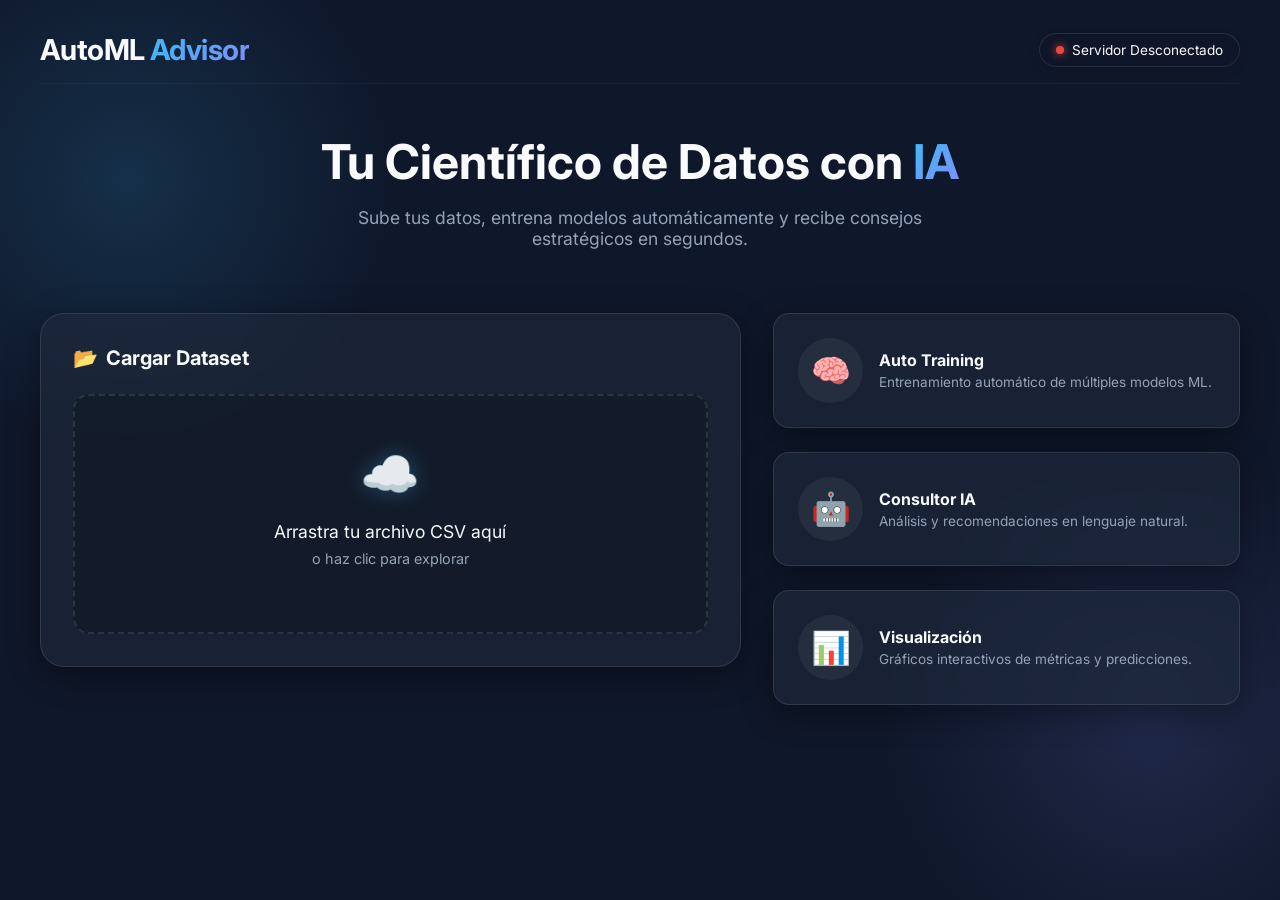
==== frontend/index.html @ a605fa95 "Mejoré el frontend de la página" ====
<!DOCTYPE html>
<html lang="es">

<head>
  <meta charset="UTF-8">
  <meta name="viewport" content="width=device-width, initial-scale=1.0">
  <title>AutoML Advisor</title>
  <link rel="preconnect" href="https://fonts.googleapis.com">
  <link rel="preconnect" href="https://fonts.gstatic.com" crossorigin>
  <link href="https://fonts.googleapis.com/css2?family=Inter:wght@400;500;600;700&display=swap" rel="stylesheet">
  <link rel="stylesheet" href="css/styles.css">
</head>

<body>
  <div class="background-glow"></div>

  <div class="app-container">
    <header class="main-header">
      <div class="logo-container">
        <h1>AutoML <span class="highlight">Advisor</span></h1>
      </div>
      <div id="status-indicator" class="status-badge">
        <span class="status-dot"></span>
        <span id="status-text">Conectando...</span>
      </div>
    </header>

    <main>
      <section class="hero-section">
        <h2>Tu Científico de Datos con <span class="gradient-text">IA</span></h2>
        <p>Sube tus datos, entrena modelos automáticamente y recibe consejos estratégicos en segundos.</p>
      </section>

      <div class="dashboard-grid">
        <!-- Panel Principal: Carga de Archivos -->
        <section class="upload-card glass-panel">
          <h3><span class="icon">📂</span> Cargar Dataset</h3>

          <div id="upload-area" class="upload-area">
            <div class="drop-zone" id="drop-zone">
              <div class="upload-icon">☁️</div>
              <p class="drop-zone__prompt">
                Arrastra tu archivo CSV aquí <br>
                <span class="sub-prompt">o haz clic para explorar</span>
              </p>
              <input type="file" name="myFile" id="file-input" class="drop-zone__input" accept=".csv">
            </div>
            <div id="file-info" class="file-info"></div>
          </div>
        </section>

        <!-- Panel Lateral: Etapas del Proceso -->
        <aside class="features-sidebar">
          <div class="feature-card glass-panel">
            <div class="feature-icon">🧠</div>
            <div class="feature-content">
              <h4>Auto Training</h4>
              <p>Entrenamiento automático de múltiples modelos ML.</p>
            </div>
          </div>

          <div class="feature-card glass-panel">
            <div class="feature-icon">🤖</div>
            <div class="feature-content">
              <h4>Consultor IA</h4>
              <p>Análisis y recomendaciones en lenguaje natural.</p>
            </div>
          </div>

          <div class="feature-card glass-panel">
            <div class="feature-icon">📊</div>
            <div class="feature-content">
              <h4>Visualización</h4>
              <p>Gráficos interactivos de métricas y predicciones.</p>
            </div>
          </div>
        </aside>
      </div>
    </main>
  </div>

  <script src="js/app.js"></script>
</body>

</html>
---- frontend/css/styles.css ----
:root {
  /* Palette */
  --bg-dark: #0f172a;
  --bg-card: rgba(30, 41, 59, 0.7);
  /* Glass effect */
  --primary-glow: #38bdf8;
  --secondary-glow: #818cf8;
  --text-main: #f8fafc;
  --text-muted: #94a3b8;
  --success: #10b981;
  --error: #ef4444;

  /* Gradients */
  --gradient-title: linear-gradient(135deg, #38bdf8 0%, #818cf8 100%);
  --gradient-border: linear-gradient(to right bottom, rgba(56, 189, 248, 0.5), rgba(129, 140, 248, 0.1));

  --font-main: 'Inter', sans-serif;
  --glass-border: 1px solid rgba(255, 255, 255, 0.1);
  --glass-shadow: 0 8px 32px 0 rgba(0, 0, 0, 0.37);
}

body {
  margin: 0;
  padding: 0;
  font-family: var(--font-main);
  background-color: var(--bg-dark);
  color: var(--text-main);
  min-height: 100vh;
  overflow-x: hidden;
  background-image:
    radial-gradient(circle at 10% 20%, rgba(56, 189, 248, 0.15) 0%, transparent 20%),
    radial-gradient(circle at 90% 80%, rgba(129, 140, 248, 0.15) 0%, transparent 20%);
}

.app-container {
  max-width: 1200px;
  margin: 0 auto;
  padding: 2rem;
}

/* Header */
.main-header {
  display: flex;
  justify-content: space-between;
  align-items: center;
  margin-bottom: 3rem;
  padding-bottom: 1rem;
  border-bottom: 1px solid rgba(255, 255, 255, 0.05);
}

h1 {
  font-size: 1.8rem;
  margin: 0;
  font-weight: 700;
  letter-spacing: -0.02em;
}

.highlight {
  background: var(--gradient-title);
  -webkit-background-clip: text;
  background-clip: text;
  -webkit-text-fill-color: transparent;
}

/* Status Badge */
.status-badge {
  display: flex;
  align-items: center;
  gap: 0.5rem;
  padding: 0.5rem 1rem;
  background: rgba(15, 23, 42, 0.6);
  border: var(--glass-border);
  border-radius: 99px;
  font-size: 0.85rem;
  backdrop-filter: blur(4px);
  box-shadow: 0 4px 12px rgba(0, 0, 0, 0.1);
}

.status-dot {
  width: 8px;
  height: 8px;
  border-radius: 50%;
  background-color: var(--error);
  box-shadow: 0 0 8px var(--error);
  transition: all 0.3s ease;
}

.status-online .status-dot {
  background-color: var(--success);
  box-shadow: 0 0 8px var(--success);
}

/* Hero Section */
.hero-section {
  text-align: center;
  margin-bottom: 4rem;
  animation: fadeInDown 0.8s ease-out;
}

.hero-section h2 {
  font-size: 3rem;
  margin-bottom: 1rem;
}

.gradient-text {
  background: var(--gradient-title);
  -webkit-background-clip: text;
  background-clip: text;
  -webkit-text-fill-color: transparent;
}

.hero-section p {
  color: var(--text-muted);
  font-size: 1.1rem;
  max-width: 600px;
  margin: 0 auto;
}

/* Dashboard Grid */
.dashboard-grid {
  display: grid;
  grid-template-columns: 1.5fr 1fr;
  gap: 2rem;
  align-items: start;
}

@media (max-width: 768px) {
  .dashboard-grid {
    grid-template-columns: 1fr;
  }
}

/* Glass Panels */
.glass-panel {
  background: var(--bg-card);
  backdrop-filter: blur(12px);
  -webkit-backdrop-filter: blur(12px);
  border: var(--glass-border);
  border-radius: 1.5rem;
  padding: 2rem;
  box-shadow: var(--glass-shadow);
  transition: transform 0.3s ease, box-shadow 0.3s ease;
}

.glass-panel:hover {
  transform: translateY(-2px);
  box-shadow: 0 12px 40px rgba(0, 0, 0, 0.4);
  border-color: rgba(56, 189, 248, 0.3);
}

/* Upload Area */
.upload-card h3 {
  margin-top: 0;
  display: flex;
  align-items: center;
  gap: 0.5rem;
  font-size: 1.25rem;
  margin-bottom: 1.5rem;
}

.drop-zone {
  border: 2px dashed rgba(255, 255, 255, 0.1);
  border-radius: 1rem;
  padding: 3rem;
  text-align: center;
  cursor: pointer;
  transition: all 0.3s ease;
  background: rgba(0, 0, 0, 0.2);
}

.drop-zone:hover,
.drop-zone.drop-zone--over {
  border-color: var(--primary-glow);
  background: rgba(56, 189, 248, 0.05);
}

.upload-icon {
  font-size: 3rem;
  margin-bottom: 1rem;
  filter: drop-shadow(0 0 10px rgba(56, 189, 248, 0.3));
}

.drop-zone__prompt {
  font-size: 1.1rem;
  color: var(--text-main);
}

.sub-prompt {
  display: block;
  font-size: 0.9rem;
  color: var(--text-muted);
  margin-top: 0.5rem;
}

.drop-zone__input {
  display: none;
}

/* Feature Sidebar */
.features-sidebar {
  display: flex;
  flex-direction: column;
  gap: 1.5rem;
}

.feature-card {
  display: flex;
  align-items: center;
  gap: 1rem;
  padding: 1.5rem;
  border-radius: 1rem;
}

.feature-icon {
  font-size: 2rem;
  background: rgba(255, 255, 255, 0.05);
  padding: 0.8rem;
  border-radius: 50%;
}

.feature-content h4 {
  margin: 0 0 0.25rem 0;
  font-size: 1rem;
}

.feature-content p {
  margin: 0;
  font-size: 0.85rem;
  color: var(--text-muted);
}

/* Animations */
@keyframes fadeInDown {
  from {
    opacity: 0;
    transform: translateY(-20px);
  }

  to {
    opacity: 1;
    transform: translateY(0);
  }
}

.file-info {
  margin-top: 1rem;
  padding: 1rem;
  background: rgba(16, 185, 129, 0.1);
  border: 1px solid rgba(16, 185, 129, 0.2);
  border-radius: 0.5rem;
  color: var(--success);
  display: none;
  /* Only show when file selected */
  animation: fadeInDown 0.3s ease-out;
}
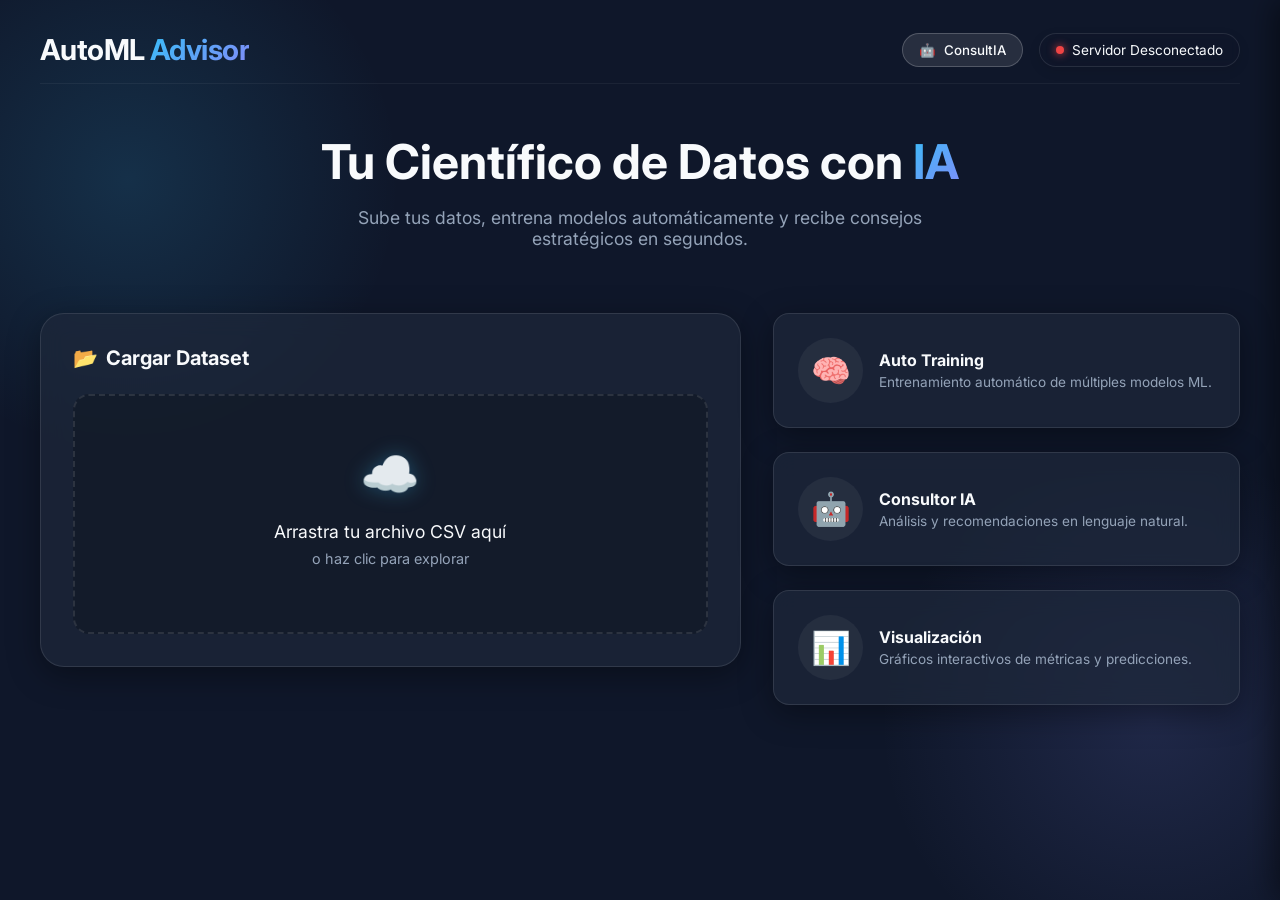
==== commit 09f8033d: "He añadido y actualizado la parte del backend donde se conecta la IA generativa como chatbot" ====
--- a/frontend/index.html
+++ b/frontend/index.html
@@ -19,9 +19,15 @@
       <div class="logo-container">
         <h1>AutoML <span class="highlight">Advisor</span></h1>
       </div>
-      <div id="status-indicator" class="status-badge">
-        <span class="status-dot"></span>
-        <span id="status-text">Conectando...</span>
+
+      <div class="header-actions">
+        <button id="toggle-chat-btn" class="btn-icon" title="Abrir Asistente IA">
+          <span class="icon">🤖</span> ConsultIA
+        </button>
+        <div id="status-indicator" class="status-badge">
+          <span class="status-dot"></span>
+          <span id="status-text">Conectando...</span>
+        </div>
       </div>
     </header>
 
@@ -79,6 +85,33 @@
     </main>
   </div>
 
+  <!-- Chat Sidebar (Estilo Coursera) -->
+  <aside id="chat-sidebar" class="chat-sidebar">
+    <div class="chat-header">
+      <div class="chat-title">
+        <span class="bot-avatar">🤖</span>
+        <div>
+          <h3>ConsultIA</h3>
+          <span class="status-text-online">En línea</span>
+        </div>
+      </div>
+      <button id="close-chat-btn" class="btn-close">×</button>
+    </div>
+
+    <div id="chat-messages" class="chat-messages">
+      <!-- Mensaje de bienvenida -->
+      <div class="message bot-message">
+        ¡Hola! Soy ConsultIA. Estoy aquí para ayudarte a analizar tus datos o resolver dudas sobre la plataforma. ¿En
+        qué puedo ayudarte hoy?
+      </div>
+    </div>
+
+    <div class="chat-input-area">
+      <input type="text" id="chat-input" placeholder="Escribe tu pregunta..." autocomplete="off">
+      <button id="send-btn" class="btn-send">➤</button>
+    </div>
+  </aside>
+
   <script src="js/app.js"></script>
 </body>
 
--- a/frontend/css/styles.css
+++ b/frontend/css/styles.css
@@ -252,4 +252,185 @@
   display: none;
   /* Only show when file selected */
   animation: fadeInDown 0.3s ease-out;
+}
+
+/* Header Actions */
+.header-actions {
+  display: flex;
+  align-items: center;
+  gap: 1rem;
+}
+
+.btn-icon {
+  background: rgba(255, 255, 255, 0.1);
+  border: 1px solid rgba(255, 255, 255, 0.2);
+  color: var(--text-main);
+  padding: 0.5rem 1rem;
+  border-radius: 99px;
+  cursor: pointer;
+  display: flex;
+  align-items: center;
+  gap: 0.5rem;
+  font-family: var(--font-main);
+  font-weight: 500;
+  transition: all 0.2s;
+}
+
+.btn-icon:hover {
+  background: rgba(255, 255, 255, 0.2);
+  transform: translateY(-1px);
+}
+
+/* Chat Sidebar (Coursera Style) */
+.chat-sidebar {
+  position: fixed;
+  top: 0;
+  right: 0;
+  width: 400px;
+  height: 100vh;
+  background: #0f172a;
+  /* Solid dark background for contrast */
+  border-left: 1px solid rgba(255, 255, 255, 0.1);
+  box-shadow: -5px 0 30px rgba(0, 0, 0, 0.5);
+  transform: translateX(100%);
+  /* Hidden by default */
+  transition: transform 0.3s cubic-bezier(0.4, 0, 0.2, 1);
+  display: flex;
+  flex-direction: column;
+  z-index: 1000;
+}
+
+.chat-sidebar.open {
+  transform: translateX(0);
+}
+
+/* Chat Header */
+.chat-header {
+  padding: 1.5rem;
+  background: rgba(30, 41, 59, 0.5);
+  border-bottom: 1px solid rgba(255, 255, 255, 0.05);
+  display: flex;
+  justify-content: space-between;
+  align-items: flex-start;
+}
+
+.chat-title {
+  display: flex;
+  gap: 1rem;
+  align-items: center;
+}
+
+.bot-avatar {
+  font-size: 2rem;
+  background: rgba(56, 189, 248, 0.1);
+  padding: 0.5rem;
+  border-radius: 50%;
+  border: 1px solid rgba(56, 189, 248, 0.3);
+}
+
+.chat-title h3 {
+  margin: 0;
+  font-size: 1.1rem;
+}
+
+.status-text-online {
+  font-size: 0.8rem;
+  color: var(--success);
+  display: block;
+  margin-top: 0.2rem;
+}
+
+.btn-close {
+  background: transparent;
+  border: none;
+  color: var(--text-muted);
+  font-size: 1.5rem;
+  cursor: pointer;
+  line-height: 1;
+}
+
+.btn-close:hover {
+  color: var(--text-main);
+}
+
+/* Messages Area */
+.chat-messages {
+  flex: 1;
+  padding: 1.5rem;
+  overflow-y: auto;
+  display: flex;
+  flex-direction: column;
+  gap: 1rem;
+}
+
+.message {
+  max-width: 85%;
+  padding: 1rem;
+  border-radius: 1rem;
+  font-size: 0.95rem;
+  line-height: 1.5;
+  animation: fadeIn 0.3s ease;
+}
+
+.bot-message {
+  background: rgba(30, 41, 59, 0.8);
+  border: 1px solid rgba(255, 255, 255, 0.05);
+  color: var(--text-main);
+  border-top-left-radius: 0.2rem;
+  align-self: flex-start;
+}
+
+.user-message {
+  background: var(--gradient-title);
+  color: #fff;
+  border-top-right-radius: 0.2rem;
+  align-self: flex-end;
+  box-shadow: 0 4px 15px rgba(56, 189, 248, 0.2);
+}
+
+/* Input Area */
+.chat-input-area {
+  padding: 1.5rem;
+  background: rgba(15, 23, 42, 0.95);
+  border-top: 1px solid rgba(255, 255, 255, 0.05);
+  display: flex;
+  gap: 0.5rem;
+}
+
+#chat-input {
+  flex: 1;
+  background: rgba(255, 255, 255, 0.05);
+  border: 1px solid rgba(255, 255, 255, 0.1);
+  padding: 0.8rem 1rem;
+  border-radius: 0.5rem;
+  color: var(--text-main);
+  font-family: var(--font-main);
+}
+
+#chat-input:focus {
+  outline: none;
+  border-color: var(--primary-glow);
+  background: rgba(255, 255, 255, 0.1);
+}
+
+.btn-send {
+  background: var(--primary-glow);
+  border: none;
+  width: 45px;
+  border-radius: 0.5rem;
+  color: #0f172a;
+  font-size: 1.2rem;
+  cursor: pointer;
+  transition: opacity 0.2s;
+}
+
+.btn-send:hover {
+  opacity: 0.9;
+}
+
+/* Responsive Sidebar */
+@media (max-width: 768px) {
+  .chat-sidebar {
+    width: 100%;
+  }
 }
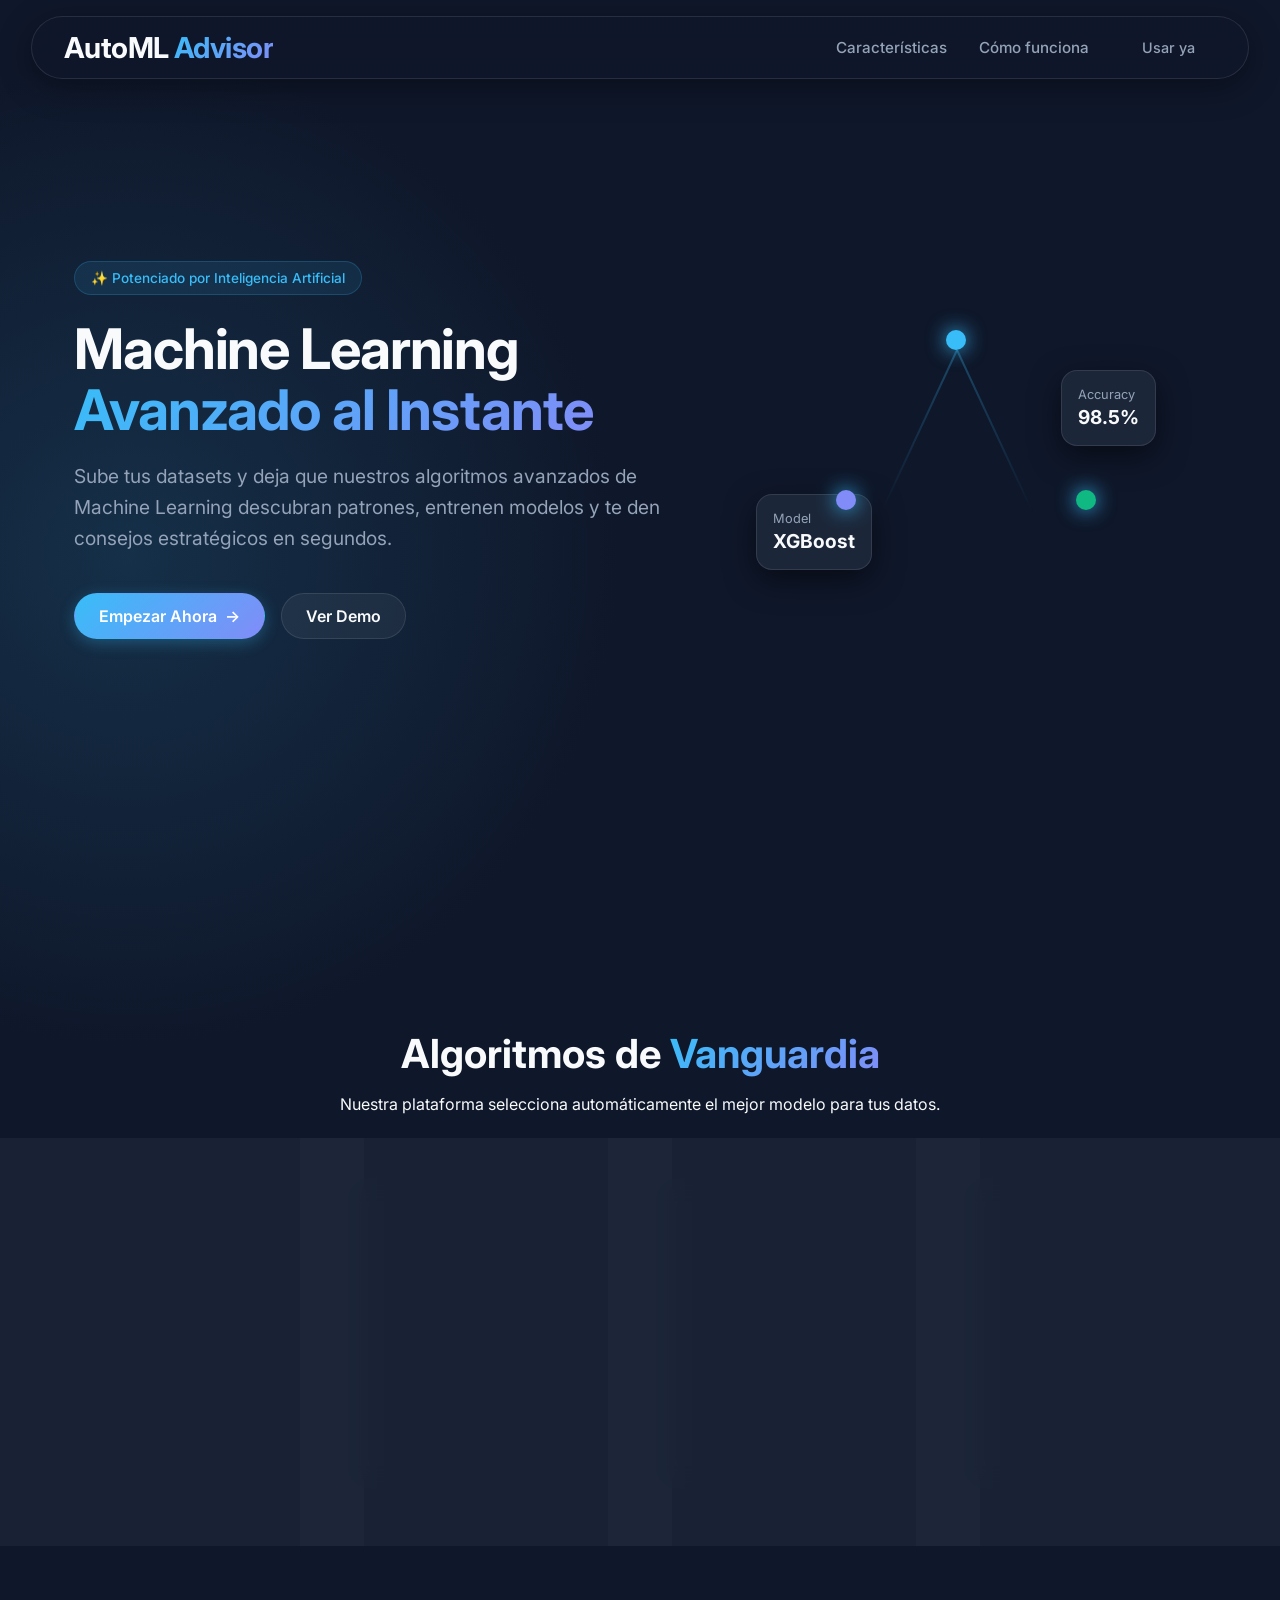
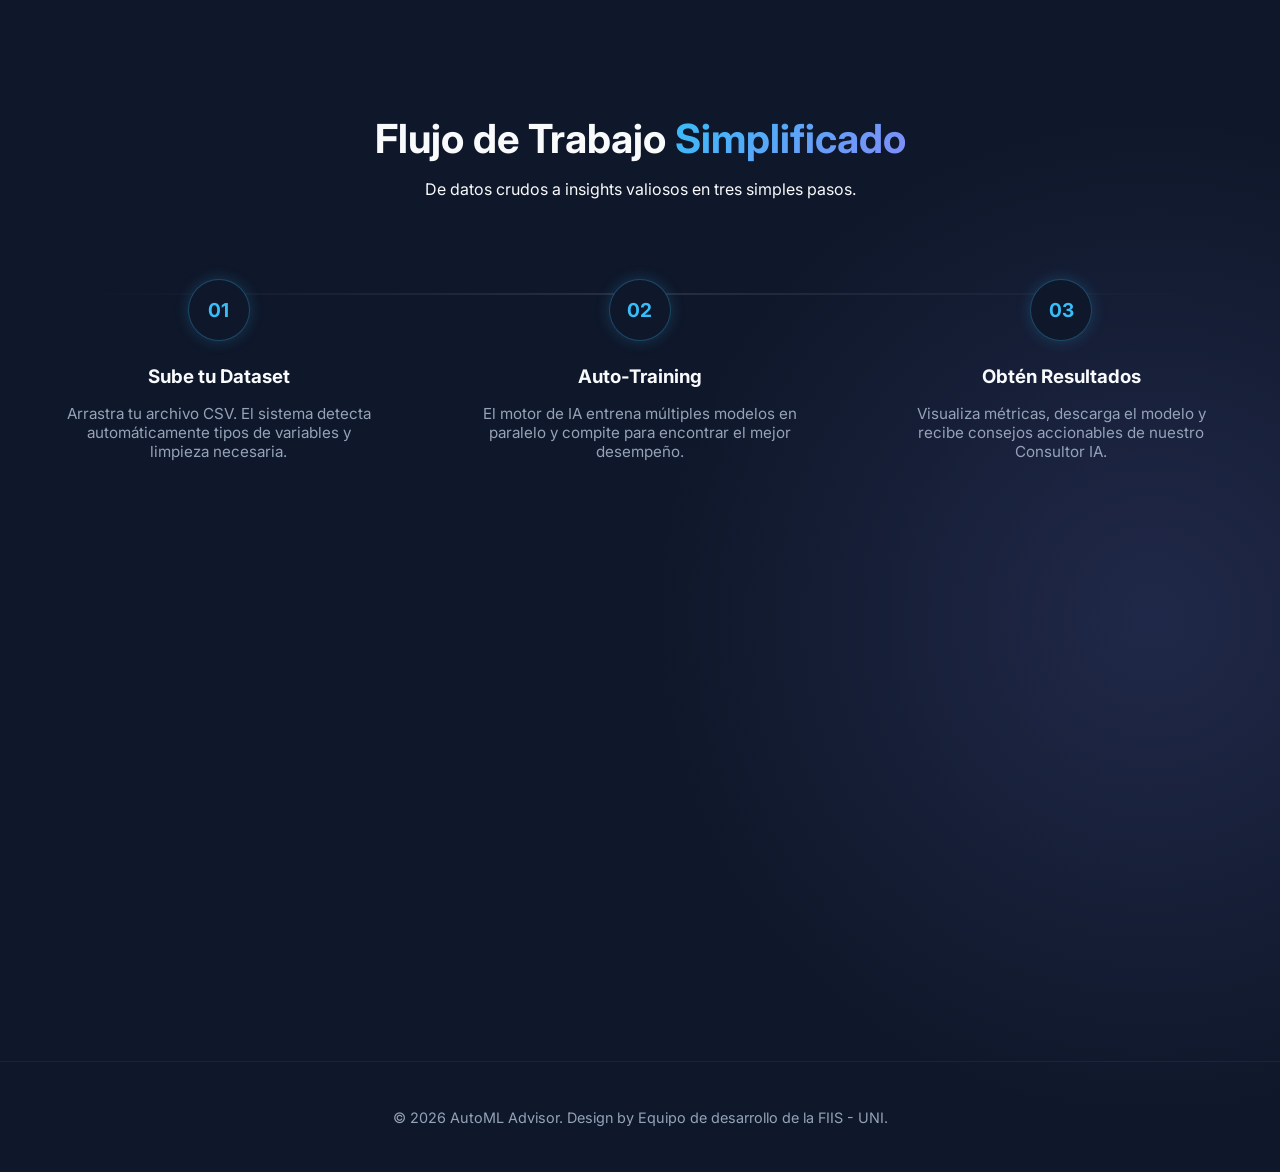
==== commit 19343a1c: "Mejora del frontend" ====
--- a/frontend/index.html
+++ b/frontend/index.html
@@ -4,115 +4,166 @@
 <head>
   <meta charset="UTF-8">
   <meta name="viewport" content="width=device-width, initial-scale=1.0">
-  <title>AutoML Advisor</title>
+  <title>AutoML Advisor - Tu Científico de Datos con IA</title>
   <link rel="preconnect" href="https://fonts.googleapis.com">
   <link rel="preconnect" href="https://fonts.gstatic.com" crossorigin>
-  <link href="https://fonts.googleapis.com/css2?family=Inter:wght@400;500;600;700&display=swap" rel="stylesheet">
+  <link href="https://fonts.googleapis.com/css2?family=Inter:wght@400;500;600;700;800&display=swap" rel="stylesheet">
   <link rel="stylesheet" href="css/styles.css">
+  <style>
+    html {
+      scroll-behavior: smooth;
+    }
+  </style>
 </head>
 
 <body>
   <div class="background-glow"></div>
 
-  <div class="app-container">
-    <header class="main-header">
+  <!-- Navbar -->
+  <nav class="landing-nav glass-panel">
+    <div class="nav-content">
       <div class="logo-container">
         <h1>AutoML <span class="highlight">Advisor</span></h1>
       </div>
+      <div class="nav-links">
+        <a href="#features">Características</a>
+        <a href="#how-it-works">Cómo funciona</a>
+        <a href="app.html" class="cta-button small">Usar ya</a>
+      </div>
+    </div>
+  </nav>
 
-      <div class="header-actions">
-        <button id="toggle-chat-btn" class="btn-icon" title="Abrir Asistente IA">
-          <span class="icon">🤖</span> ConsultIA
-        </button>
-        <div id="status-indicator" class="status-badge">
-          <span class="status-dot"></span>
-          <span id="status-text">Conectando...</span>
+  <!-- Hero Section -->
+  <header class="landing-hero fade-in-section">
+    <div class="hero-content">
+      <span class="hero-badge">✨ Potenciado por Inteligencia Artificial</span>
+      <h1 class="hero-title">Machine Learning <br><span class="gradient-text">Avanzado al Instante</span></h1>
+      <p class="hero-subtitle">
+        Sube tus datasets y deja que nuestros algoritmos avanzados de Machine Learning
+        descubran patrones, entrenen modelos y te den consejos estratégicos en segundos.
+      </p>
+      <div class="hero-actions">
+        <a href="app.html" class="cta-button primary">Empezar Ahora <span class="arrow">→</span></a>
+        <a href="#features" class="cta-button secondary">Ver Demo</a>
+      </div>
+    </div>
+    <div class="hero-visual">
+      <!-- Abstract Visual Representation of ML Nodes -->
+      <div class="ml-visual-container">
+        <div class="node node-1"></div>
+        <div class="node node-2"></div>
+        <div class="node node-3"></div>
+        <div class="connection conn-1"></div>
+        <div class="connection conn-2"></div>
+        <div class="floating-card card-1">
+          <span>Accuracy</span>
+          <strong>98.5%</strong>
+        </div>
+        <div class="floating-card card-2">
+          <span>Model</span>
+          <strong>XGBoost</strong>
         </div>
       </div>
-    </header>
+    </div>
+  </header>
 
-    <main>
-      <section class="hero-section">
-        <h2>Tu Científico de Datos con <span class="gradient-text">IA</span></h2>
-        <p>Sube tus datos, entrena modelos automáticamente y recibe consejos estratégicos en segundos.</p>
-      </section>
-
-      <div class="dashboard-grid">
-        <!-- Panel Principal: Carga de Archivos -->
-        <section class="upload-card glass-panel">
-          <h3><span class="icon">📂</span> Cargar Dataset</h3>
-
-          <div id="upload-area" class="upload-area">
-            <div class="drop-zone" id="drop-zone">
-              <div class="upload-icon">☁️</div>
-              <p class="drop-zone__prompt">
-                Arrastra tu archivo CSV aquí <br>
-                <span class="sub-prompt">o haz clic para explorar</span>
-              </p>
-              <input type="file" name="myFile" id="file-input" class="drop-zone__input" accept=".csv">
-            </div>
-            <div id="file-info" class="file-info"></div>
-          </div>
-        </section>
-
-        <!-- Panel Lateral: Etapas del Proceso -->
-        <aside class="features-sidebar">
-          <div class="feature-card glass-panel">
-            <div class="feature-icon">🧠</div>
-            <div class="feature-content">
-              <h4>Auto Training</h4>
-              <p>Entrenamiento automático de múltiples modelos ML.</p>
-            </div>
-          </div>
-
-          <div class="feature-card glass-panel">
-            <div class="feature-icon">🤖</div>
-            <div class="feature-content">
-              <h4>Consultor IA</h4>
-              <p>Análisis y recomendaciones en lenguaje natural.</p>
-            </div>
-          </div>
-
-          <div class="feature-card glass-panel">
-            <div class="feature-icon">📊</div>
-            <div class="feature-content">
-              <h4>Visualización</h4>
-              <p>Gráficos interactivos de métricas y predicciones.</p>
-            </div>
-          </div>
-        </aside>
-      </div>
-    </main>
-  </div>
-
-  <!-- Chat Sidebar (Estilo Coursera) -->
-  <aside id="chat-sidebar" class="chat-sidebar">
-    <div class="chat-header">
-      <div class="chat-title">
-        <span class="bot-avatar">🤖</span>
-        <div>
-          <h3>ConsultIA</h3>
-          <span class="status-text-online">En línea</span>
-        </div>
-      </div>
-      <button id="close-chat-btn" class="btn-close">×</button>
+  <!-- Features Section -->
+  <section id="features" class="landing-section">
+    <div class="section-header fade-in-section">
+      <h2>Algoritmos de <span class="highlight">Vanguardia</span></h2>
+      <p>Nuestra plataforma selecciona automáticamente el mejor modelo para tus datos.</p>
     </div>
 
-    <div id="chat-messages" class="chat-messages">
-      <!-- Mensaje de bienvenida -->
-      <div class="message bot-message">
-        ¡Hola! Soy ConsultIA. Estoy aquí para ayudarte a analizar tus datos o resolver dudas sobre la plataforma. ¿En
-        qué puedo ayudarte hoy?
+    <div class="features-grid">
+      <div class="feature-box glass-panel fade-in-section delay-100">
+        <div class="icon-box">🌲</div>
+        <h3>Random Forest</h3>
+        <p>Ensemble learning para clasificación y regresión robusta, reduciendo el overfitting.</p>
+      </div>
+
+      <div class="feature-box glass-panel fade-in-section delay-200">
+        <div class="icon-box">🚀</div>
+        <h3>XGBoost & LightGBM</h3>
+        <p>Algoritmos de Gradient Boosting optimizados para máxima velocidad y precisión.</p>
+      </div>
+
+      <div class="feature-box glass-panel fade-in-section delay-300">
+        <div class="icon-box">🕸️</div>
+        <h3>Redes Neuronales</h3>
+        <p>Deep Learning para patrones complejos y predicciones no lineales avanzadas.</p>
+      </div>
+
+      <div class="feature-box glass-panel fade-in-section delay-400">
+        <div class="icon-box">📈</div>
+        <h3>Regresión Avanzada</h3>
+        <p>Modelos lineales y polinomiales con regularización Lasso y Ridge.</p>
       </div>
     </div>
+  </section>
 
-    <div class="chat-input-area">
-      <input type="text" id="chat-input" placeholder="Escribe tu pregunta..." autocomplete="off">
-      <button id="send-btn" class="btn-send">➤</button>
+  <!-- How it Works -->
+  <section id="how-it-works" class="landing-section alt-bg">
+    <div class="section-header fade-in-section">
+      <h2>Flujo de Trabajo <span class="highlight">Simplificado</span></h2>
+      <p>De datos crudos a insights valiosos en tres simples pasos.</p>
     </div>
-  </aside>
 
-  <script src="js/app.js"></script>
+    <div class="steps-container">
+      <div class="step-item fade-in-section">
+        <div class="step-number">01</div>
+        <h3>Sube tu Dataset</h3>
+        <p>Arrastra tu archivo CSV. El sistema detecta automáticamente tipos de variables y limpieza necesaria.</p>
+      </div>
+      <div class="step-connector"></div>
+      <div class="step-item fade-in-section delay-200">
+        <div class="step-number">02</div>
+        <h3>Auto-Training</h3>
+        <p>El motor de IA entrena múltiples modelos en paralelo y compite para encontrar el mejor desempeño.</p>
+      </div>
+      <div class="step-connector"></div>
+      <div class="step-item fade-in-section delay-400">
+        <div class="step-number">03</div>
+        <h3>Obtén Resultados</h3>
+        <p>Visualiza métricas, descarga el modelo y recibe consejos accionables de nuestro Consultor IA.</p>
+      </div>
+    </div>
+  </section>
+
+  <!-- CTA Section Footer -->
+  <section class="final-cta fade-in-section">
+    <div class="cta-content glass-panel">
+      <h2>¿Listo para optimizar tus modelos?</h2>
+      <p>Únete a la revolución del AutoML hoy mismo.</p>
+      <a href="app.html" class="cta-button primary large">Lanzar Aplicación</a>
+    </div>
+  </section>
+
+  <footer class="main-footer">
+    <p>&copy; 2026 AutoML Advisor. Design by Equipo de desarrollo de la FIIS - UNI.</p>
+  </footer>
+
+  <script>
+    document.addEventListener('DOMContentLoaded', () => {
+      const observerOptions = {
+        root: null,
+        rootMargin: '0px',
+        threshold: 0.1
+      };
+
+      const observer = new IntersectionObserver((entries, observer) => {
+        entries.forEach(entry => {
+          if (entry.isIntersecting) {
+            entry.target.classList.add('is-visible');
+            observer.unobserve(entry.target);
+          }
+        });
+      }, observerOptions);
+
+      document.querySelectorAll('.fade-in-section').forEach(section => {
+        observer.observe(section);
+      });
+    });
+  </script>
 </body>
 
 </html>
--- a/frontend/css/styles.css
+++ b/frontend/css/styles.css
@@ -254,183 +254,472 @@
   animation: fadeInDown 0.3s ease-out;
 }
 
-/* Header Actions */
-.header-actions {
-  display: flex;
-  align-items: center;
+/* =========================================
+   LANDING PAGE STYLES
+   ========================================= */
+
+/* Navigation */
+.landing-nav {
+  position: fixed;
+  top: 1rem;
+  left: 50%;
+  transform: translateX(-50%);
+  width: 90%;
+  max-width: 1200px;
+  z-index: 1000;
+  padding: 0.8rem 2rem;
+  border-radius: 99px;
+  background: rgba(15, 23, 42, 0.8);
+  /* Slightly darker for readability */
+}
+
+/* Fix specific conflict with glass-panel hover effect */
+.landing-nav.glass-panel:hover {
+  transform: translateX(-50%);
+  border-color: var(--glass-border);
+  box-shadow: var(--glass-shadow);
+}
+
+.nav-content {
+  display: flex;
+  justify-content: space-between;
+  align-items: center;
+}
+
+.nav-links {
+  display: flex;
+  gap: 2rem;
+  align-items: center;
+}
+
+.nav-links a {
+  color: var(--text-muted);
+  text-decoration: none;
+  font-weight: 500;
+  transition: color 0.3s ease;
+  font-size: 0.95rem;
+}
+
+.nav-links a:hover {
+  color: var(--text-main);
+}
+
+/* Buttons */
+.cta-button {
+  display: inline-flex;
+  align-items: center;
+  justify-content: center;
+  padding: 0.75rem 1.5rem;
+  border-radius: 99px;
+  text-decoration: none;
+  font-weight: 600;
+  transition: all 0.3s ease;
+  cursor: pointer;
+  border: 1px solid transparent;
+}
+
+.cta-button.small {
+  padding: 0.5rem 1.25rem;
+  font-size: 0.9rem;
+}
+
+.cta-button.large {
+  padding: 1rem 2.5rem;
+  font-size: 1.2rem;
+}
+
+.cta-button.primary {
+  background: var(--gradient-title);
+  color: white;
+  box-shadow: 0 4px 15px rgba(56, 189, 248, 0.3);
+}
+
+.cta-button.primary:hover {
+  transform: translateY(-2px);
+  box-shadow: 0 8px 25px rgba(56, 189, 248, 0.5);
+}
+
+.cta-button.secondary {
+  background: rgba(255, 255, 255, 0.05);
+  color: var(--text-main);
+  border: 1px solid rgba(255, 255, 255, 0.1);
+}
+
+.cta-button.secondary:hover {
+  background: rgba(255, 255, 255, 0.1);
+}
+
+.arrow {
+  margin-left: 0.5rem;
+  transition: transform 0.3s ease;
+}
+
+.cta-button:hover .arrow {
+  transform: translateX(4px);
+}
+
+/* Landing Hero */
+.landing-hero {
+  display: flex;
+  align-items: center;
+  /* Center vertically */
+  justify-content: center;
+  padding: 0 2rem;
+  /* Remove top padding, rely on flex centering */
+  min-height: 100vh;
+  /* Full viewport height */
+  max-width: 1200px;
+  margin: 0 auto;
+  gap: 2rem;
+  position: relative;
+  /* Ensure z-index works if needed */
+}
+
+.hero-content {
+  flex: 1;
+  max-width: 600px;
+  padding-top: 0;
+}
+
+.hero-badge {
+  display: inline-block;
+  padding: 0.5rem 1rem;
+  background: rgba(56, 189, 248, 0.1);
+  border: 1px solid rgba(56, 189, 248, 0.2);
+  color: var(--primary-glow);
+  border-radius: 99px;
+  font-size: 0.85rem;
+  margin-bottom: 1.5rem;
+  font-weight: 500;
+}
+
+.hero-title {
+  font-size: 3.5rem;
+  line-height: 1.1;
+  margin-bottom: 1rem;
+}
+
+.hero-subtitle {
+  font-size: 1.2rem;
+  color: var(--text-muted);
+  line-height: 1.6;
+  margin-bottom: 2.5rem;
+}
+
+.hero-actions {
+  display: flex;
   gap: 1rem;
 }
 
-.btn-icon {
-  background: rgba(255, 255, 255, 0.1);
-  border: 1px solid rgba(255, 255, 255, 0.2);
-  color: var(--text-main);
-  padding: 0.5rem 1rem;
-  border-radius: 99px;
-  cursor: pointer;
-  display: flex;
-  align-items: center;
-  gap: 0.5rem;
-  font-family: var(--font-main);
-  font-weight: 500;
-  transition: all 0.2s;
-}
-
-.btn-icon:hover {
-  background: rgba(255, 255, 255, 0.2);
-  transform: translateY(-1px);
-}
-
-/* Chat Sidebar (Coursera Style) */
-.chat-sidebar {
-  position: fixed;
-  top: 0;
+/* Hero Visual (Abstract) */
+.hero-visual {
+  flex: 1;
+  display: flex;
+  justify-content: center;
+  position: relative;
+  /* Make sure it doesn't overflow or push layout too weirdly */
+  max-width: 500px;
+}
+
+.ml-visual-container {
+  width: 400px;
+  height: 400px;
+  position: relative;
+}
+
+.node {
+  position: absolute;
+  width: 20px;
+  height: 20px;
+  background: var(--text-main);
+  border-radius: 50%;
+  box-shadow: 0 0 20px var(--primary-glow);
+  z-index: 2;
+}
+
+.node-1 {
+  top: 20%;
+  left: 50%;
+  transform: translateX(-50%);
+  background: var(--primary-glow);
+}
+
+.node-2 {
+  top: 60%;
+  left: 20%;
+  background: var(--secondary-glow);
+}
+
+.node-3 {
+  top: 60%;
+  left: 80%;
+  background: var(--success);
+}
+
+.connection {
+  position: absolute;
+  background: linear-gradient(to bottom, var(--primary-glow), transparent);
+  width: 2px;
+  transform-origin: top center;
+  opacity: 0.3;
+}
+
+.conn-1 {
+  height: 180px;
+  top: 25%;
+  left: 50%;
+  transform: rotate(25deg);
+}
+
+.conn-2 {
+  height: 180px;
+  top: 25%;
+  left: 50%;
+  transform: rotate(-25deg);
+}
+
+/* Floating Cards Animation */
+.floating-card {
+  position: absolute;
+  background: rgba(30, 41, 59, 0.9);
+  backdrop-filter: blur(10px);
+  padding: 1rem;
+  border-radius: 1rem;
+  border: var(--glass-border);
+  box-shadow: 0 10px 30px rgba(0, 0, 0, 0.5);
+  animation: float 6s ease-in-out infinite;
+  display: flex;
+  flex-direction: column;
+}
+
+.floating-card span {
+  font-size: 0.8rem;
+  color: var(--text-muted);
+}
+
+.floating-card strong {
+  font-size: 1.2rem;
+  margin-top: 0.2rem;
+}
+
+.card-1 {
+  top: 30%;
   right: 0;
-  width: 400px;
-  height: 100vh;
-  background: #0f172a;
-  /* Solid dark background for contrast */
-  border-left: 1px solid rgba(255, 255, 255, 0.1);
-  box-shadow: -5px 0 30px rgba(0, 0, 0, 0.5);
-  transform: translateX(100%);
-  /* Hidden by default */
-  transition: transform 0.3s cubic-bezier(0.4, 0, 0.2, 1);
-  display: flex;
-  flex-direction: column;
-  z-index: 1000;
-}
-
-.chat-sidebar.open {
-  transform: translateX(0);
-}
-
-/* Chat Header */
-.chat-header {
-  padding: 1.5rem;
-  background: rgba(30, 41, 59, 0.5);
-  border-bottom: 1px solid rgba(255, 255, 255, 0.05);
+  animation-delay: 0s;
+}
+
+.card-2 {
+  bottom: 20%;
+  left: 0;
+  animation-delay: 3s;
+}
+
+@keyframes float {
+
+  0%,
+  100% {
+    transform: translateY(0);
+  }
+
+  50% {
+    transform: translateY(-20px);
+  }
+}
+
+/* Generic Sections */
+.landing-section {
+  padding: 6rem 2rem;
+  max-width: 1200px;
+  margin: 0 auto;
+}
+
+.section-header {
+  text-align: center;
+  margin-bottom: 4rem;
+  max-width: 700px;
+  margin-left: auto;
+  margin-right: auto;
+}
+
+.section-header h2 {
+  font-size: 2.5rem;
+  margin-bottom: 1rem;
+}
+
+/* Features Grid */
+.features-grid {
+  display: grid;
+  grid-template-columns: repeat(auto-fit, minmax(250px, 1fr));
+  gap: 2rem;
+}
+
+.feature-box {
+  padding: 2rem;
+  transition: transform 0.3s ease, border-color 0.3s ease;
+}
+
+.feature-box:hover {
+  transform: translateY(-5px);
+  border-color: rgba(56, 189, 248, 0.5);
+}
+
+.icon-box {
+  font-size: 3rem;
+  margin-bottom: 1.5rem;
+}
+
+.feature-box h3 {
+  margin-bottom: 1rem;
+  font-size: 1.3rem;
+}
+
+/* How It Works Steps */
+.steps-container {
   display: flex;
   justify-content: space-between;
   align-items: flex-start;
-}
-
-.chat-title {
-  display: flex;
-  gap: 1rem;
-  align-items: center;
-}
-
-.bot-avatar {
-  font-size: 2rem;
-  background: rgba(56, 189, 248, 0.1);
-  padding: 0.5rem;
+  position: relative;
+  gap: 2rem;
+}
+
+/* Connector Line Background */
+.steps-container::before {
+  content: '';
+  position: absolute;
+  top: 30px;
+  /* Adjust based on visuals */
+  left: 50px;
+  right: 50px;
+  height: 2px;
+  background: linear-gradient(90deg, transparent, rgba(255, 255, 255, 0.1) 50%, transparent);
+  z-index: 0;
+}
+
+.step-item {
+  flex: 1;
+  text-align: center;
+  position: relative;
+  z-index: 1;
+  padding: 1rem;
+}
+
+.step-number {
+  width: 60px;
+  height: 60px;
+  background: var(--bg-dark);
+  border: 1px solid rgba(56, 189, 248, 0.3);
   border-radius: 50%;
-  border: 1px solid rgba(56, 189, 248, 0.3);
-}
-
-.chat-title h3 {
-  margin: 0;
-  font-size: 1.1rem;
-}
-
-.status-text-online {
-  font-size: 0.8rem;
-  color: var(--success);
-  display: block;
-  margin-top: 0.2rem;
-}
-
-.btn-close {
-  background: transparent;
-  border: none;
-  color: var(--text-muted);
-  font-size: 1.5rem;
-  cursor: pointer;
-  line-height: 1;
-}
-
-.btn-close:hover {
-  color: var(--text-main);
-}
-
-/* Messages Area */
-.chat-messages {
-  flex: 1;
-  padding: 1.5rem;
-  overflow-y: auto;
-  display: flex;
-  flex-direction: column;
-  gap: 1rem;
-}
-
-.message {
-  max-width: 85%;
-  padding: 1rem;
-  border-radius: 1rem;
+  display: flex;
+  align-items: center;
+  justify-content: center;
+  font-size: 1.2rem;
+  font-weight: 700;
+  color: var(--primary-glow);
+  margin: 0 auto 1.5rem;
+  box-shadow: 0 0 15px rgba(56, 189, 248, 0.2);
+}
+
+.step-item h3 {
+  margin-bottom: 0.8rem;
+}
+
+.step-item p {
   font-size: 0.95rem;
-  line-height: 1.5;
-  animation: fadeIn 0.3s ease;
-}
-
-.bot-message {
-  background: rgba(30, 41, 59, 0.8);
-  border: 1px solid rgba(255, 255, 255, 0.05);
-  color: var(--text-main);
-  border-top-left-radius: 0.2rem;
-  align-self: flex-start;
-}
-
-.user-message {
-  background: var(--gradient-title);
-  color: #fff;
-  border-top-right-radius: 0.2rem;
-  align-self: flex-end;
-  box-shadow: 0 4px 15px rgba(56, 189, 248, 0.2);
-}
-
-/* Input Area */
-.chat-input-area {
-  padding: 1.5rem;
-  background: rgba(15, 23, 42, 0.95);
+  color: var(--text-muted);
+}
+
+/* Final CTA */
+.final-cta {
+  text-align: center;
+  padding: 4rem 2rem;
+}
+
+.cta-content {
+  max-width: 800px;
+  margin: 0 auto;
+  text-align: center;
+  padding: 4rem;
+  border: 1px solid rgba(129, 140, 248, 0.3);
+  background: radial-gradient(circle at center, rgba(30, 41, 59, 0.8) 0%, rgba(15, 23, 42, 0.9) 100%);
+}
+
+.cta-content h2 {
+  font-size: 2.5rem;
+  margin-bottom: 1rem;
+}
+
+.cta-content p {
+  color: var(--text-muted);
+  margin-bottom: 2rem;
+  font-size: 1.2rem;
+}
+
+/* Footer */
+.main-footer {
+  text-align: center;
+  padding: 2rem;
   border-top: 1px solid rgba(255, 255, 255, 0.05);
-  display: flex;
-  gap: 0.5rem;
-}
-
-#chat-input {
-  flex: 1;
-  background: rgba(255, 255, 255, 0.05);
-  border: 1px solid rgba(255, 255, 255, 0.1);
-  padding: 0.8rem 1rem;
-  border-radius: 0.5rem;
-  color: var(--text-main);
-  font-family: var(--font-main);
-}
-
-#chat-input:focus {
-  outline: none;
-  border-color: var(--primary-glow);
-  background: rgba(255, 255, 255, 0.1);
-}
-
-.btn-send {
-  background: var(--primary-glow);
-  border: none;
-  width: 45px;
-  border-radius: 0.5rem;
-  color: #0f172a;
-  font-size: 1.2rem;
-  cursor: pointer;
-  transition: opacity 0.2s;
-}
-
-.btn-send:hover {
-  opacity: 0.9;
-}
-
-/* Responsive Sidebar */
+  color: var(--text-muted);
+  font-size: 0.9rem;
+}
+
+/* Scroll Animations */
+.fade-in-section {
+  opacity: 0;
+  transform: translateY(20px);
+  transition: opacity 0.6s ease-out, transform 0.6s ease-out;
+  will-change: opacity, visibility;
+}
+
+.fade-in-section.is-visible {
+  opacity: 1;
+  transform: none;
+}
+
+.delay-100 {
+  transition-delay: 0.1s;
+}
+
+.delay-200 {
+  transition-delay: 0.2s;
+}
+
+.delay-300 {
+  transition-delay: 0.3s;
+}
+
+.delay-400 {
+  transition-delay: 0.4s;
+}
+
+/* Responsive adjustments */
 @media (max-width: 768px) {
-  .chat-sidebar {
-    width: 100%;
+  .landing-hero {
+    flex-direction: column;
+    text-align: center;
+    padding-top: 8rem;
+  }
+
+  .hero-actions {
+    justify-content: center;
+  }
+
+  .nav-links {
+    display: none;
+    /* Simplify for now or use a hamburger menu if requested, but for now simple */
+  }
+
+  .steps-container {
+    flex-direction: column;
+  }
+
+  .steps-container::before {
+    display: none;
+  }
+
+  .ml-visual-container {
+    width: 300px;
+    height: 300px;
+    margin-top: 2rem;
   }
 }
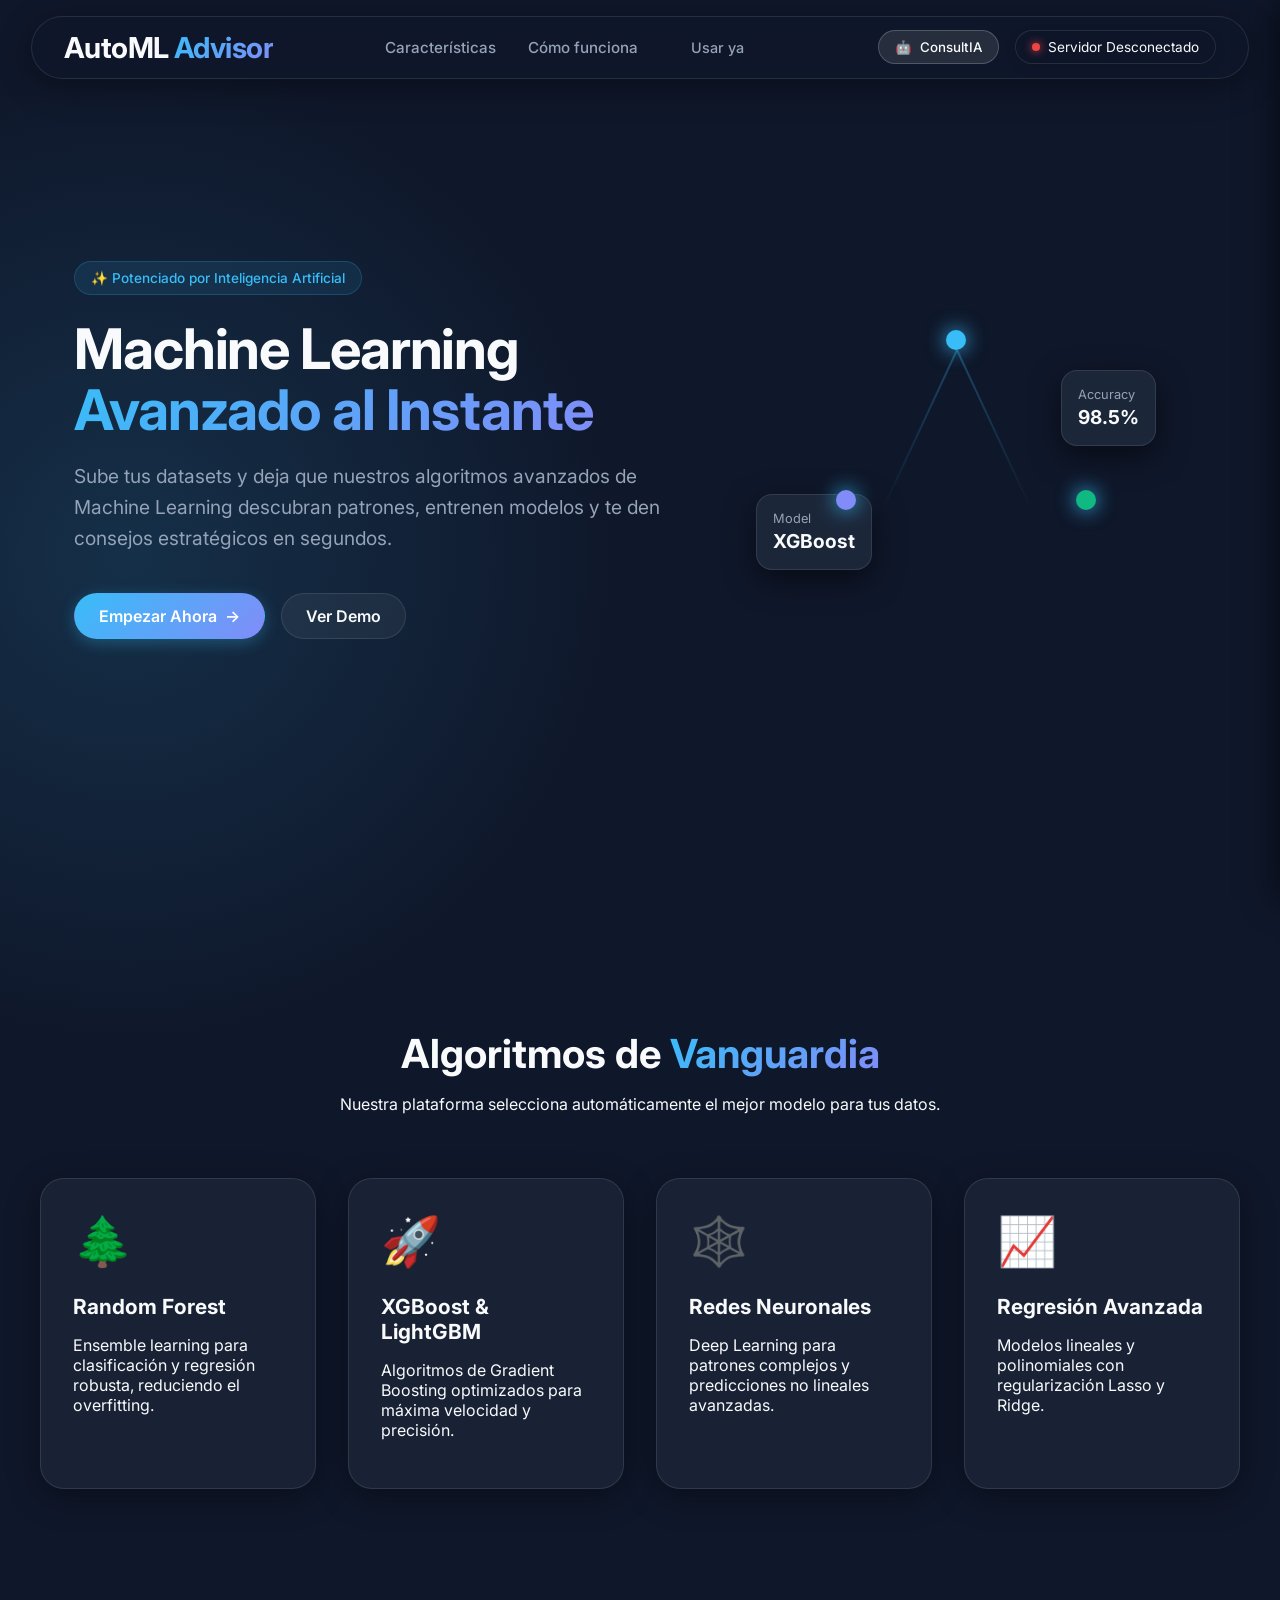
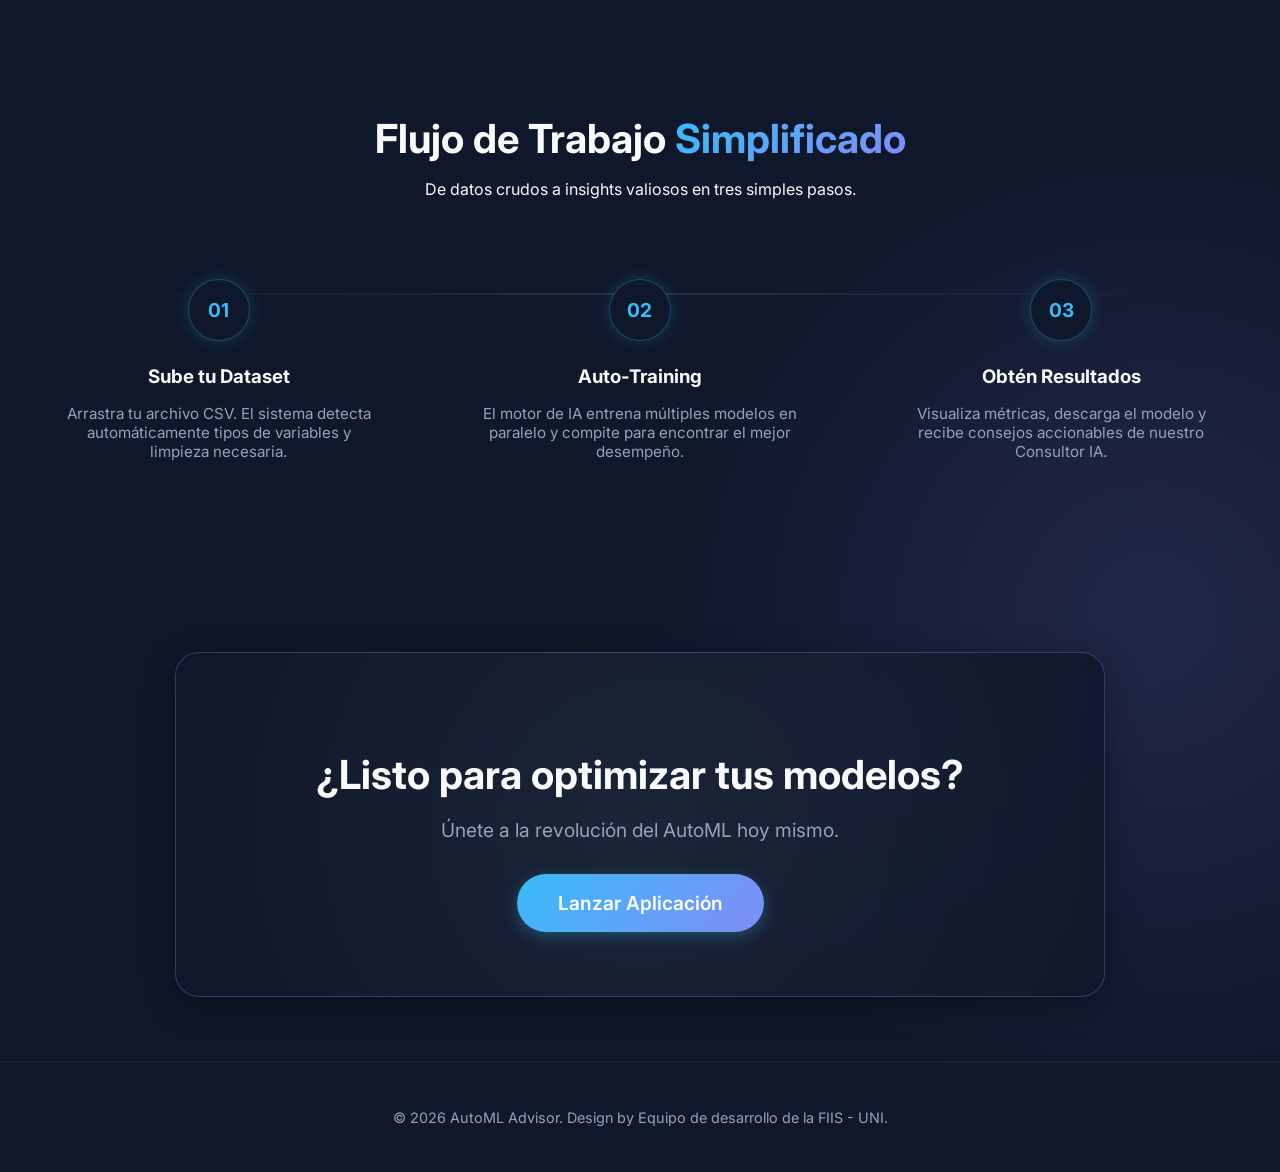
==== commit 9c0b7a38: "Merge branch 'main' - Resolved conflicts merging landing page with new Chatbot features" ====
--- a/frontend/index.html
+++ b/frontend/index.html
@@ -25,10 +25,21 @@
       <div class="logo-container">
         <h1>AutoML <span class="highlight">Advisor</span></h1>
       </div>
+
       <div class="nav-links">
         <a href="#features">Características</a>
         <a href="#how-it-works">Cómo funciona</a>
         <a href="app.html" class="cta-button small">Usar ya</a>
+      </div>
+
+      <div class="header-actions">
+        <button id="toggle-chat-btn" class="btn-icon" title="Abrir Asistente IA">
+          <span class="icon">🤖</span> ConsultIA
+        </button>
+        <div id="status-indicator" class="status-badge">
+          <span class="status-dot"></span>
+          <span id="status-text">Conectando...</span>
+        </div>
       </div>
     </div>
   </nav>
@@ -142,6 +153,34 @@
     <p>&copy; 2026 AutoML Advisor. Design by Equipo de desarrollo de la FIIS - UNI.</p>
   </footer>
 
+  <!-- Chat Sidebar -->
+  <aside id="chat-sidebar" class="chat-sidebar">
+    <div class="chat-header">
+      <div class="chat-title">
+        <span class="bot-avatar">🤖</span>
+        <div>
+          <h3>ConsultIA</h3>
+          <span class="status-text-online">En línea</span>
+        </div>
+      </div>
+      <button id="close-chat-btn" class="btn-close">×</button>
+    </div>
+
+    <div id="chat-messages" class="chat-messages">
+      <!-- Mensaje de bienvenida -->
+      <div class="message bot-message">
+        ¡Hola! Soy ConsultIA. Estoy aquí para ayudarte a analizar tus datos o resolver dudas sobre la plataforma. ¿En
+        qué puedo ayudarte hoy?
+      </div>
+    </div>
+
+    <div class="chat-input-area">
+      <input type="text" id="chat-input" placeholder="Escribe tu pregunta..." autocomplete="off">
+      <button id="send-btn" class="btn-send">➤</button>
+    </div>
+  </aside>
+
+  <script src="js/app.js"></script>
   <script>
     document.addEventListener('DOMContentLoaded', () => {
       const observerOptions = {
--- a/frontend/css/styles.css
+++ b/frontend/css/styles.css
@@ -38,7 +38,7 @@
   padding: 2rem;
 }
 
-/* Header */
+/* Header (for app.html) */
 .main-header {
   display: flex;
   justify-content: space-between;
@@ -90,7 +90,7 @@
   box-shadow: 0 0 8px var(--success);
 }
 
-/* Hero Section */
+/* Original App Hero (for legacy) */
 .hero-section {
   text-align: center;
   margin-bottom: 4rem;
@@ -250,7 +250,6 @@
   border-radius: 0.5rem;
   color: var(--success);
   display: none;
-  /* Only show when file selected */
   animation: fadeInDown 0.3s ease-out;
 }
 
@@ -270,10 +269,8 @@
   padding: 0.8rem 2rem;
   border-radius: 99px;
   background: rgba(15, 23, 42, 0.8);
-  /* Slightly darker for readability */
-}
-
-/* Fix specific conflict with glass-panel hover effect */
+}
+
 .landing-nav.glass-panel:hover {
   transform: translateX(-50%);
   border-color: var(--glass-border);
@@ -362,17 +359,13 @@
 .landing-hero {
   display: flex;
   align-items: center;
-  /* Center vertically */
   justify-content: center;
   padding: 0 2rem;
-  /* Remove top padding, rely on flex centering */
   min-height: 100vh;
-  /* Full viewport height */
   max-width: 1200px;
   margin: 0 auto;
   gap: 2rem;
   position: relative;
-  /* Ensure z-index works if needed */
 }
 
 .hero-content {
@@ -417,7 +410,6 @@
   display: flex;
   justify-content: center;
   position: relative;
-  /* Make sure it doesn't overflow or push layout too weirdly */
   max-width: 500px;
 }
 
@@ -582,12 +574,10 @@
   gap: 2rem;
 }
 
-/* Connector Line Background */
 .steps-container::before {
   content: '';
   position: absolute;
   top: 30px;
-  /* Adjust based on visuals */
   left: 50px;
   right: 50px;
   height: 2px;
@@ -706,7 +696,6 @@
 
   .nav-links {
     display: none;
-    /* Simplify for now or use a hamburger menu if requested, but for now simple */
   }
 
   .steps-container {
@@ -722,4 +711,184 @@
     height: 300px;
     margin-top: 2rem;
   }
+}
+
+/* =========================================
+   CHATBOT STYLES (Merged)
+   ========================================= */
+
+/* Header Actions */
+.header-actions {
+  display: flex;
+  align-items: center;
+  gap: 1rem;
+}
+
+.btn-icon {
+  background: rgba(255, 255, 255, 0.1);
+  border: 1px solid rgba(255, 255, 255, 0.2);
+  color: var(--text-main);
+  padding: 0.5rem 1rem;
+  border-radius: 99px;
+  cursor: pointer;
+  display: flex;
+  align-items: center;
+  gap: 0.5rem;
+  font-family: var(--font-main);
+  font-weight: 500;
+  transition: all 0.2s;
+}
+
+.btn-icon:hover {
+  background: rgba(255, 255, 255, 0.2);
+  transform: translateY(-1px);
+}
+
+/* Chat Sidebar (Coursera Style) */
+.chat-sidebar {
+  position: fixed;
+  top: 0;
+  right: 0;
+  width: 400px;
+  height: 100vh;
+  background: #0f172a;
+  border-left: 1px solid rgba(255, 255, 255, 0.1);
+  box-shadow: -5px 0 30px rgba(0, 0, 0, 0.5);
+  transform: translateX(100%);
+  transition: transform 0.3s cubic-bezier(0.4, 0, 0.2, 1);
+  display: flex;
+  flex-direction: column;
+  z-index: 2000;
+  /* Higher than navbar */
+}
+
+.chat-sidebar.open {
+  transform: translateX(0);
+}
+
+.chat-header {
+  padding: 1.5rem;
+  background: rgba(30, 41, 59, 0.5);
+  border-bottom: 1px solid rgba(255, 255, 255, 0.05);
+  display: flex;
+  justify-content: space-between;
+  align-items: flex-start;
+}
+
+.chat-title {
+  display: flex;
+  gap: 1rem;
+  align-items: center;
+}
+
+.bot-avatar {
+  font-size: 2rem;
+  background: rgba(56, 189, 248, 0.1);
+  padding: 0.5rem;
+  border-radius: 50%;
+  border: 1px solid rgba(56, 189, 248, 0.3);
+}
+
+.chat-title h3 {
+  margin: 0;
+  font-size: 1.1rem;
+}
+
+.status-text-online {
+  font-size: 0.8rem;
+  color: var(--success);
+  display: block;
+  margin-top: 0.2rem;
+}
+
+.btn-close {
+  background: transparent;
+  border: none;
+  color: var(--text-muted);
+  font-size: 1.5rem;
+  cursor: pointer;
+  line-height: 1;
+}
+
+.btn-close:hover {
+  color: var(--text-main);
+}
+
+.chat-messages {
+  flex: 1;
+  padding: 1.5rem;
+  overflow-y: auto;
+  display: flex;
+  flex-direction: column;
+  gap: 1rem;
+}
+
+.message {
+  max-width: 85%;
+  padding: 1rem;
+  border-radius: 1rem;
+  font-size: 0.95rem;
+  line-height: 1.5;
+  animation: fadeIn 0.3s ease;
+}
+
+.bot-message {
+  background: rgba(30, 41, 59, 0.8);
+  border: 1px solid rgba(255, 255, 255, 0.05);
+  color: var(--text-main);
+  border-top-left-radius: 0.2rem;
+  align-self: flex-start;
+}
+
+.user-message {
+  background: var(--gradient-title);
+  color: #fff;
+  border-top-right-radius: 0.2rem;
+  align-self: flex-end;
+  box-shadow: 0 4px 15px rgba(56, 189, 248, 0.2);
+}
+
+.chat-input-area {
+  padding: 1.5rem;
+  background: rgba(15, 23, 42, 0.95);
+  border-top: 1px solid rgba(255, 255, 255, 0.05);
+  display: flex;
+  gap: 0.5rem;
+}
+
+#chat-input {
+  flex: 1;
+  background: rgba(255, 255, 255, 0.05);
+  border: 1px solid rgba(255, 255, 255, 0.1);
+  padding: 0.8rem 1rem;
+  border-radius: 0.5rem;
+  color: var(--text-main);
+  font-family: var(--font-main);
+}
+
+#chat-input:focus {
+  outline: none;
+  border-color: var(--primary-glow);
+  background: rgba(255, 255, 255, 0.1);
+}
+
+.btn-send {
+  background: var(--primary-glow);
+  border: none;
+  width: 45px;
+  border-radius: 0.5rem;
+  color: #0f172a;
+  font-size: 1.2rem;
+  cursor: pointer;
+  transition: opacity 0.2s;
+}
+
+.btn-send:hover {
+  opacity: 0.9;
+}
+
+@media (max-width: 768px) {
+  .chat-sidebar {
+    width: 100%;
+  }
 }
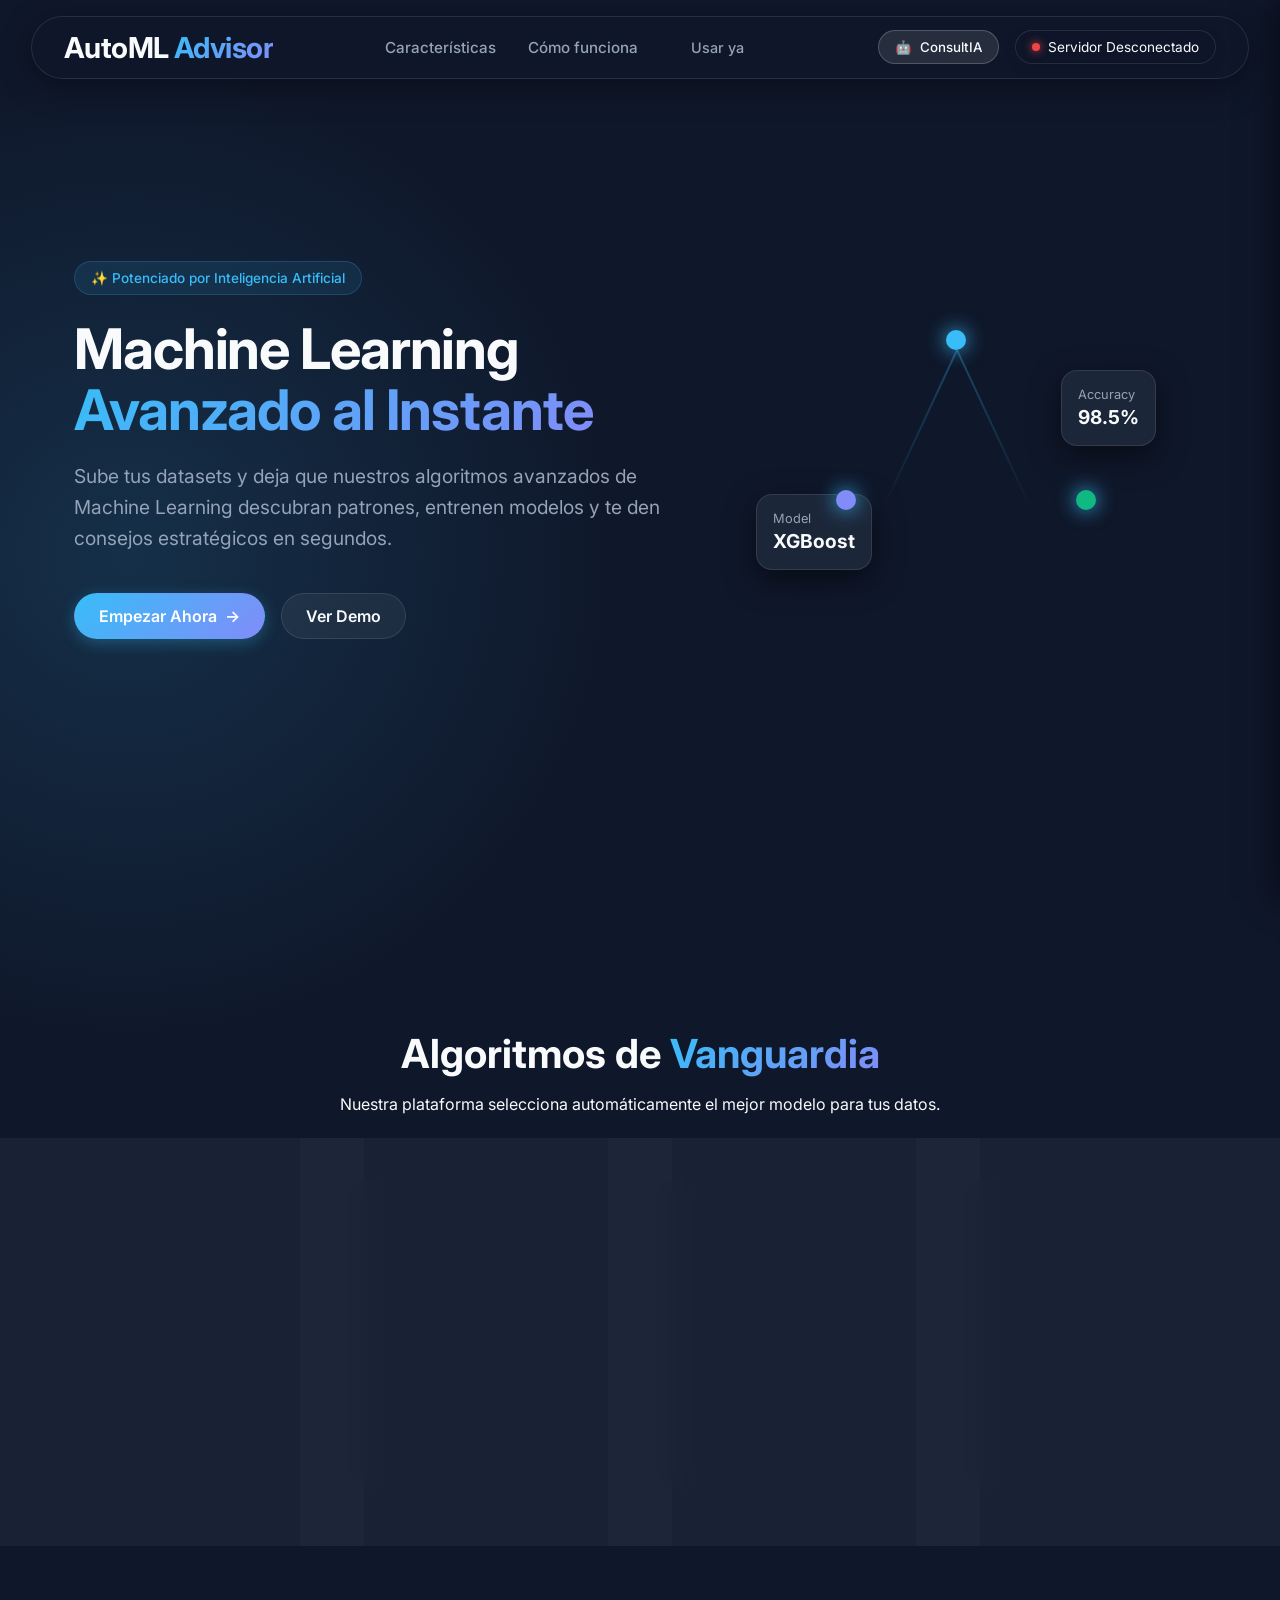
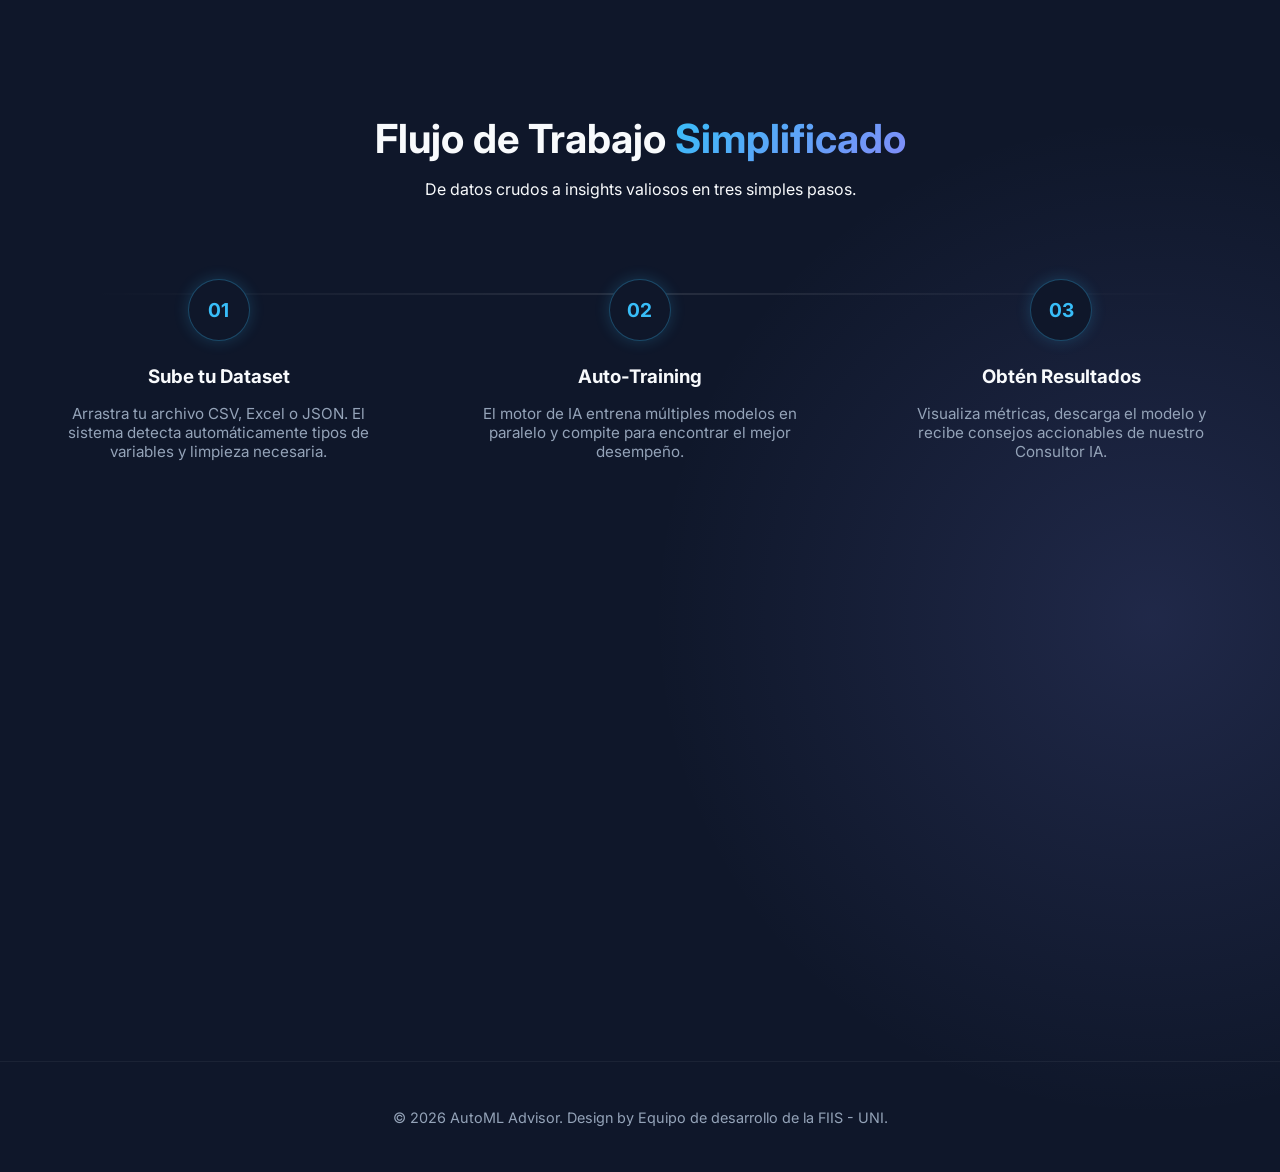
==== commit 8789bd29: "Mejoré la interfaz y la carga de archivos, además de la conexión" ====
--- a/frontend/index.html
+++ b/frontend/index.html
@@ -123,7 +123,7 @@
       <div class="step-item fade-in-section">
         <div class="step-number">01</div>
         <h3>Sube tu Dataset</h3>
-        <p>Arrastra tu archivo CSV. El sistema detecta automáticamente tipos de variables y limpieza necesaria.</p>
+        <p>Arrastra tu archivo CSV, Excel o JSON. El sistema detecta automáticamente tipos de variables y limpieza necesaria.</p>
       </div>
       <div class="step-connector"></div>
       <div class="step-item fade-in-section delay-200">
--- a/frontend/css/styles.css
+++ b/frontend/css/styles.css
@@ -891,4 +891,127 @@
   .chat-sidebar {
     width: 100%;
   }
+}
+
+/* =========================================
+   ESTILOS DE RESULTADOS Y CONTEXTO
+   ========================================= */
+
+.context-area {
+  margin-bottom: 1.5rem;
+  padding: 0 1rem;
+}
+
+.context-area label {
+  display: block;
+  font-size: 0.85rem;
+  color: var(--text-muted);
+  margin-bottom: 0.6rem;
+  font-weight: 500;
+}
+
+.context-area textarea {
+  width: 100%;
+  min-height: 80px;
+  background: rgba(255, 255, 255, 0.03);
+  border: 1px solid rgba(255, 255, 255, 0.1);
+  border-radius: 12px;
+  padding: 0.8rem;
+  color: var(--text-main);
+  font-family: inherit;
+  font-size: 0.9rem;
+  resize: vertical;
+  transition: all 0.3s ease;
+}
+
+.context-area textarea:focus {
+  outline: none;
+  border-color: var(--primary-glow);
+  background: rgba(255, 255, 255, 0.07);
+  box-shadow: 0 0 15px rgba(56, 189, 248, 0.1);
+}
+
+.ml-results-list {
+  margin-top: 1.2rem;
+  display: flex;
+  flex-direction: column;
+  gap: 0.8rem;
+  animation: fadeIn 0.5s ease;
+}
+
+.results-summary {
+  display: flex;
+  gap: 0.5rem;
+  margin-bottom: 0.5rem;
+}
+
+.badge-target,
+.badge-type {
+  font-size: 0.7rem;
+  padding: 3px 10px;
+  border-radius: 20px;
+  background: rgba(56, 189, 248, 0.1);
+  color: var(--primary-glow);
+  border: 1px solid rgba(56, 189, 248, 0.2);
+  text-transform: uppercase;
+  letter-spacing: 0.5px;
+}
+
+.model-result-item {
+  background: rgba(255, 255, 255, 0.03);
+  padding: 1rem;
+  border-radius: 12px;
+  border: 1px solid rgba(255, 255, 255, 0.05);
+  transition: transform 0.2s ease;
+}
+
+.model-result-item:hover {
+  transform: translateX(5px);
+  background: rgba(255, 255, 255, 0.05);
+}
+
+.model-result-item.best {
+  border-color: var(--success);
+  background: rgba(16, 185, 129, 0.05);
+  box-shadow: 0 4px 20px rgba(16, 185, 129, 0.1);
+}
+
+.model-info {
+  display: flex;
+  justify-content: space-between;
+  margin-bottom: 0.6rem;
+  font-size: 0.9rem;
+}
+
+.model-name {
+  font-weight: 500;
+  color: var(--text-main);
+}
+
+.model-score {
+  color: var(--primary-glow);
+  font-weight: 700;
+}
+
+.best .model-score {
+  color: var(--success);
+}
+
+.progress-bar {
+  height: 6px;
+  background: rgba(255, 255, 255, 0.05);
+  border-radius: 3px;
+  overflow: hidden;
+}
+
+.progress-fill {
+  height: 100%;
+  background: var(--primary-glow);
+  border-radius: 3px;
+  transition: width 1.5s cubic-bezier(0.1, 0.7, 0.1, 1);
+}
+
+.best .progress-fill {
+  background: var(--success);
+  box-shadow: 0 0 10px rgba(16, 185, 129, 0.3);
 }
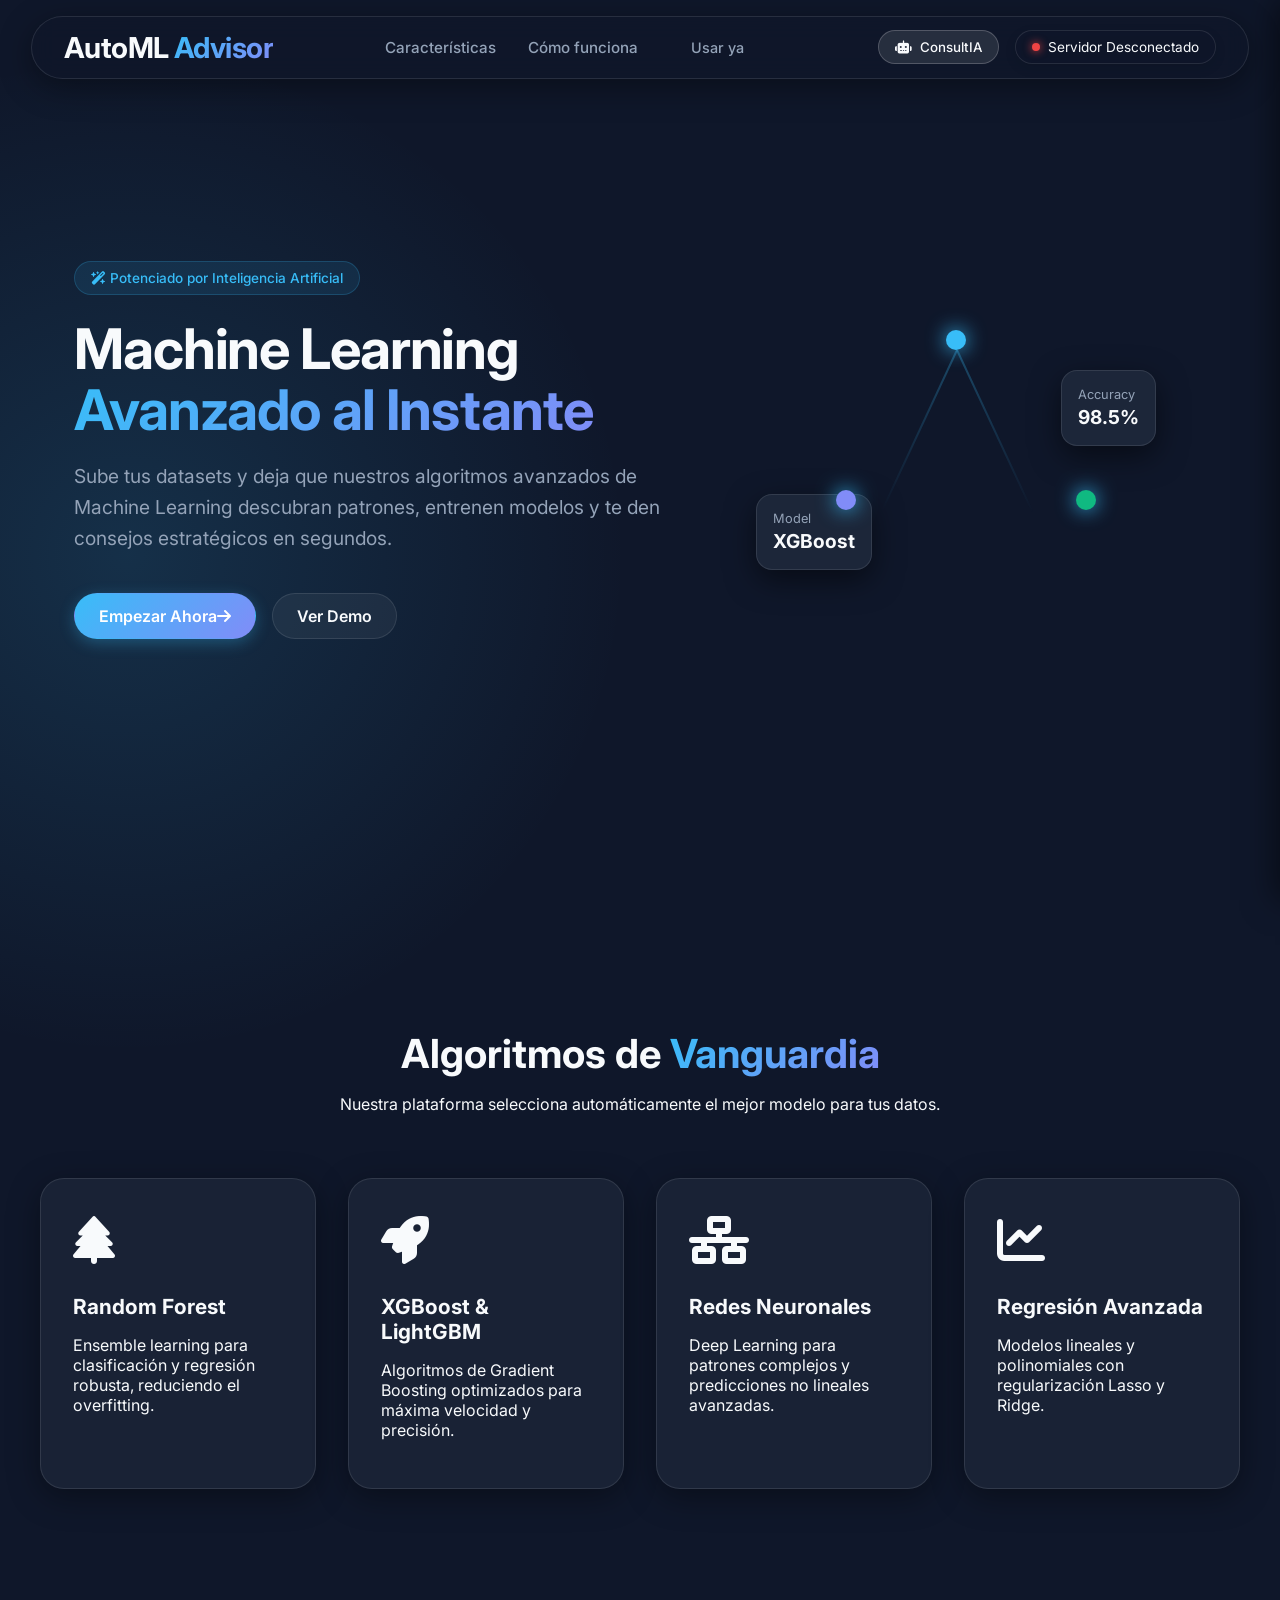
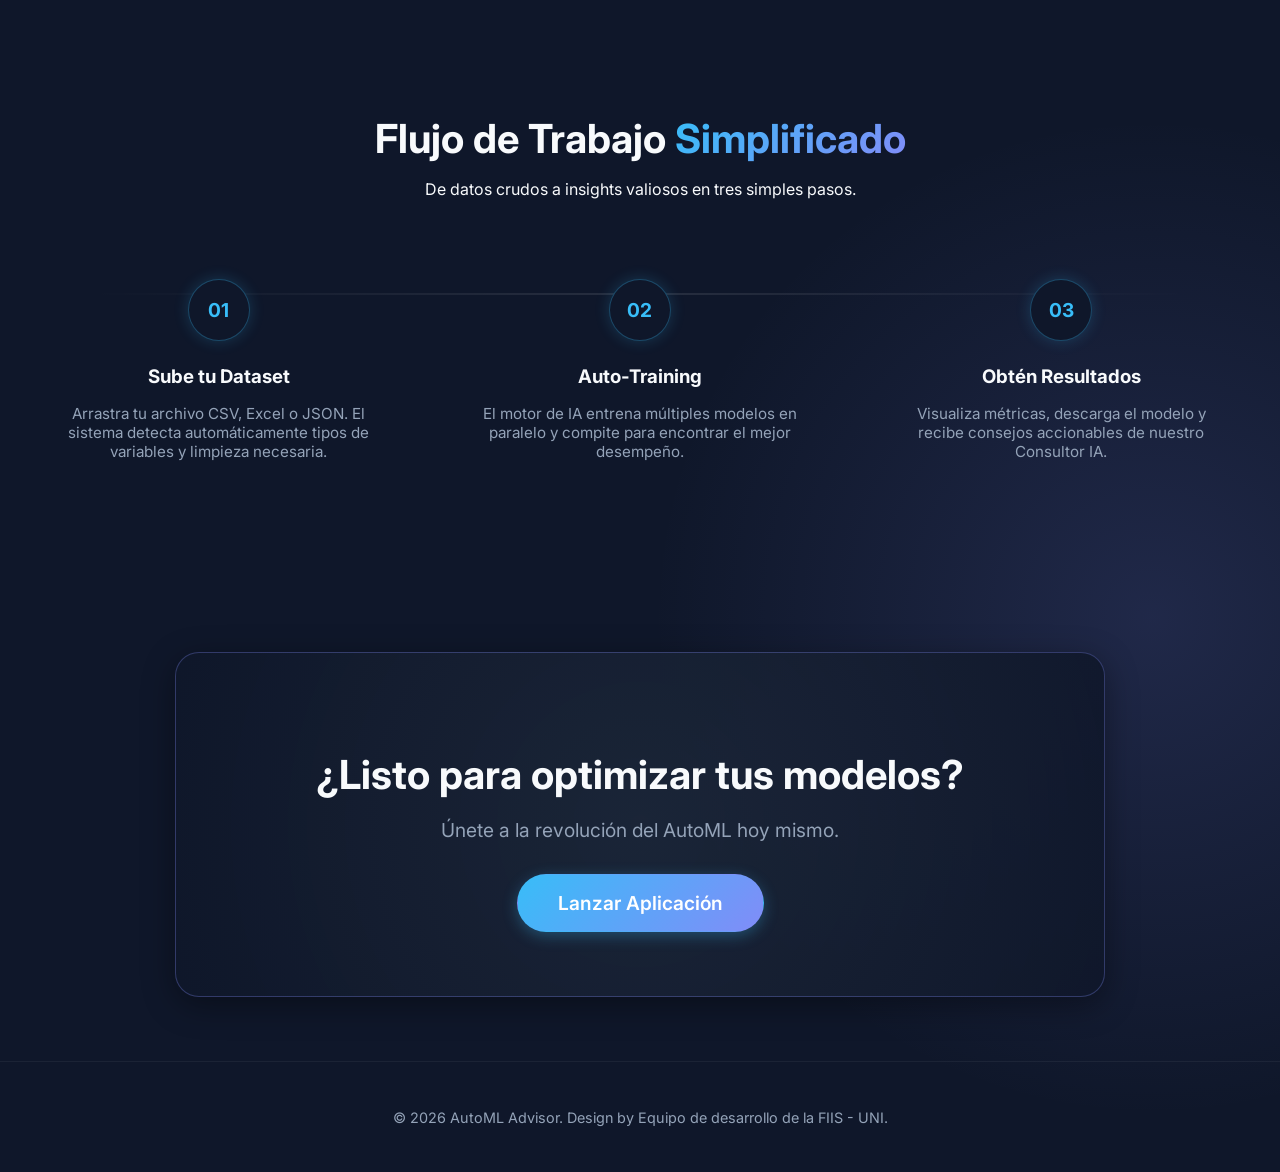
==== commit eec261ac: "Mejoras de UI: Reemplazo de emojis por Font Awesome, eliminación de mini-cards y limpieza de layout" ====
--- a/frontend/index.html
+++ b/frontend/index.html
@@ -8,6 +8,7 @@
   <link rel="preconnect" href="https://fonts.googleapis.com">
   <link rel="preconnect" href="https://fonts.gstatic.com" crossorigin>
   <link href="https://fonts.googleapis.com/css2?family=Inter:wght@400;500;600;700;800&display=swap" rel="stylesheet">
+  <link rel="stylesheet" href="https://cdnjs.cloudflare.com/ajax/libs/font-awesome/6.5.1/css/all.min.css">
   <link rel="stylesheet" href="css/styles.css">
   <style>
     html {
@@ -34,7 +35,7 @@
 
       <div class="header-actions">
         <button id="toggle-chat-btn" class="btn-icon" title="Abrir Asistente IA">
-          <span class="icon">🤖</span> ConsultIA
+          <i class="fa-solid fa-robot"></i> ConsultIA
         </button>
         <div id="status-indicator" class="status-badge">
           <span class="status-dot"></span>
@@ -47,14 +48,15 @@
   <!-- Hero Section -->
   <header class="landing-hero fade-in-section">
     <div class="hero-content">
-      <span class="hero-badge">✨ Potenciado por Inteligencia Artificial</span>
+      <span class="hero-badge"><i class="fa-solid fa-wand-magic-sparkles"></i> Potenciado por Inteligencia
+        Artificial</span>
       <h1 class="hero-title">Machine Learning <br><span class="gradient-text">Avanzado al Instante</span></h1>
       <p class="hero-subtitle">
         Sube tus datasets y deja que nuestros algoritmos avanzados de Machine Learning
         descubran patrones, entrenen modelos y te den consejos estratégicos en segundos.
       </p>
       <div class="hero-actions">
-        <a href="app.html" class="cta-button primary">Empezar Ahora <span class="arrow">→</span></a>
+        <a href="app.html" class="cta-button primary">Empezar Ahora <i class="fa-solid fa-arrow-right"></i></a>
         <a href="#features" class="cta-button secondary">Ver Demo</a>
       </div>
     </div>
@@ -87,25 +89,25 @@
 
     <div class="features-grid">
       <div class="feature-box glass-panel fade-in-section delay-100">
-        <div class="icon-box">🌲</div>
+        <div class="icon-box"><i class="fa-solid fa-tree"></i></div>
         <h3>Random Forest</h3>
         <p>Ensemble learning para clasificación y regresión robusta, reduciendo el overfitting.</p>
       </div>
 
       <div class="feature-box glass-panel fade-in-section delay-200">
-        <div class="icon-box">🚀</div>
+        <div class="icon-box"><i class="fa-solid fa-rocket"></i></div>
         <h3>XGBoost & LightGBM</h3>
         <p>Algoritmos de Gradient Boosting optimizados para máxima velocidad y precisión.</p>
       </div>
 
       <div class="feature-box glass-panel fade-in-section delay-300">
-        <div class="icon-box">🕸️</div>
+        <div class="icon-box"><i class="fa-solid fa-network-wired"></i></div>
         <h3>Redes Neuronales</h3>
         <p>Deep Learning para patrones complejos y predicciones no lineales avanzadas.</p>
       </div>
 
       <div class="feature-box glass-panel fade-in-section delay-400">
-        <div class="icon-box">📈</div>
+        <div class="icon-box"><i class="fa-solid fa-chart-line"></i></div>
         <h3>Regresión Avanzada</h3>
         <p>Modelos lineales y polinomiales con regularización Lasso y Ridge.</p>
       </div>
@@ -123,7 +125,8 @@
       <div class="step-item fade-in-section">
         <div class="step-number">01</div>
         <h3>Sube tu Dataset</h3>
-        <p>Arrastra tu archivo CSV, Excel o JSON. El sistema detecta automáticamente tipos de variables y limpieza necesaria.</p>
+        <p>Arrastra tu archivo CSV, Excel o JSON. El sistema detecta automáticamente tipos de variables y limpieza
+          necesaria.</p>
       </div>
       <div class="step-connector"></div>
       <div class="step-item fade-in-section delay-200">
@@ -157,13 +160,13 @@
   <aside id="chat-sidebar" class="chat-sidebar">
     <div class="chat-header">
       <div class="chat-title">
-        <span class="bot-avatar">🤖</span>
+        <span class="bot-avatar"><i class="fa-solid fa-robot"></i></span>
         <div>
           <h3>ConsultIA</h3>
           <span class="status-text-online">En línea</span>
         </div>
       </div>
-      <button id="close-chat-btn" class="btn-close">×</button>
+      <button id="close-chat-btn" class="btn-close"><i class="fa-solid fa-xmark"></i></button>
     </div>
 
     <div id="chat-messages" class="chat-messages">
@@ -176,7 +179,7 @@
 
     <div class="chat-input-area">
       <input type="text" id="chat-input" placeholder="Escribe tu pregunta..." autocomplete="off">
-      <button id="send-btn" class="btn-send">➤</button>
+      <button id="send-btn" class="btn-send"><i class="fa-solid fa-paper-plane"></i></button>
     </div>
   </aside>
 
--- a/frontend/css/styles.css
+++ b/frontend/css/styles.css
@@ -744,27 +744,28 @@
   transform: translateY(-1px);
 }
 
-/* Chat Sidebar (Coursera Style) */
+/* Chat Sidebar (Push Content Style) */
 .chat-sidebar {
   position: fixed;
   top: 0;
   right: 0;
-  width: 400px;
+  width: 380px;
   height: 100vh;
   background: #0f172a;
   border-left: 1px solid rgba(255, 255, 255, 0.1);
   box-shadow: -5px 0 30px rgba(0, 0, 0, 0.5);
   transform: translateX(100%);
-  transition: transform 0.3s cubic-bezier(0.4, 0, 0.2, 1);
+  transition: transform 0.4s ease-out;
   display: flex;
   flex-direction: column;
   z-index: 2000;
-  /* Higher than navbar */
 }
 
 .chat-sidebar.open {
   transform: translateX(0);
 }
+
+/* Chat se superpone sin mover el contenido */
 
 .chat-header {
   padding: 1.5rem;
@@ -1014,4 +1015,506 @@
 .best .progress-fill {
   background: var(--success);
   box-shadow: 0 0 10px rgba(16, 185, 129, 0.3);
-}+}
+
+/* =========================================
+   DATA PREVIEW TABLE
+   ========================================= */
+
+.data-preview-section {
+  margin-bottom: 1.2rem;
+  animation: fadeIn 0.4s ease;
+}
+
+.preview-title {
+  font-size: 0.9rem;
+  font-weight: 600;
+  margin-bottom: 0.8rem;
+  color: var(--text-main);
+}
+
+.table-wrapper {
+  overflow-x: auto;
+  border-radius: 10px;
+  border: 1px solid rgba(255, 255, 255, 0.08);
+}
+
+.data-preview-table {
+  width: 100%;
+  border-collapse: collapse;
+  font-size: 0.75rem;
+}
+
+.data-preview-table th {
+  background: rgba(56, 189, 248, 0.1);
+  color: var(--primary-glow);
+  font-weight: 600;
+  text-align: left;
+  padding: 0.6rem 0.8rem;
+  border-bottom: 1px solid rgba(255, 255, 255, 0.1);
+  white-space: nowrap;
+}
+
+.data-preview-table td {
+  padding: 0.5rem 0.8rem;
+  border-bottom: 1px solid rgba(255, 255, 255, 0.05);
+  color: var(--text-muted);
+  max-width: 120px;
+  overflow: hidden;
+  text-overflow: ellipsis;
+  white-space: nowrap;
+}
+
+.data-preview-table tbody tr:hover {
+  background: rgba(255, 255, 255, 0.03);
+}
+
+.data-preview-table .more-cols {
+  color: var(--text-muted);
+  font-style: italic;
+  background: rgba(255, 255, 255, 0.02);
+}
+
+/* =========================================
+   APP DASHBOARD LAYOUT
+   ========================================= */
+
+.app-main {
+  padding: 0 2rem 1rem;
+  max-width: 1400px;
+  margin: 0 auto;
+}
+
+.app-hero {
+  text-align: center;
+  margin-bottom: 0;
+  padding-top: 0;
+}
+
+.app-hero p {
+  color: var(--text-muted);
+  font-size: 1rem;
+}
+
+/* Dashboard Two-Column Layout */
+.dashboard-layout {
+  display: grid;
+  grid-template-columns: 1fr 1fr;
+  gap: 2rem;
+  align-items: stretch;
+}
+
+.dashboard-left,
+.dashboard-right {
+  display: flex;
+  flex-direction: column;
+  gap: 1rem;
+}
+
+/* Las tarjetas principales llenan todo el espacio disponible */
+.config-card {
+  flex: 1;
+  display: flex;
+  flex-direction: column;
+}
+
+.dashboard-right {
+  justify-content: stretch;
+}
+
+/* La tarjeta de resultados crece para ocupar espacio */
+.results-card {
+  flex: 1;
+  display: flex;
+  flex-direction: column;
+}
+
+.results-card .ml-results-list {
+  flex: 1;
+  display: flex;
+  flex-direction: column;
+  justify-content: center;
+}
+
+/* Mini grid al final de la columna derecha */
+.features-mini-grid {
+  display: grid;
+  grid-template-columns: 1fr 1fr;
+  gap: 1rem;
+  margin-top: auto;
+}
+
+.results-card {
+  flex: 1;
+  min-height: 200px;
+}
+
+/* Mini grid ocupa el espacio restante */
+.features-mini-grid {
+  display: grid;
+  grid-template-columns: 1fr 1fr;
+  gap: 1rem;
+}
+
+/* Glass Cards Enhanced */
+.glass-card {
+  background: rgba(15, 23, 42, 0.6);
+  backdrop-filter: blur(20px);
+  border: 1px solid rgba(255, 255, 255, 0.08);
+  border-radius: 20px;
+  padding: 1.5rem;
+  transition: all 0.3s ease;
+}
+
+.glass-card:hover {
+  border-color: rgba(255, 255, 255, 0.15);
+  box-shadow: 0 8px 32px rgba(0, 0, 0, 0.3);
+}
+
+.config-card,
+.results-card {
+  min-height: 300px;
+}
+
+/* Card Header */
+.card-header {
+  display: flex;
+  align-items: center;
+  gap: 1rem;
+  margin-bottom: 1.5rem;
+  padding-bottom: 1rem;
+  border-bottom: 1px solid rgba(255, 255, 255, 0.05);
+}
+
+.header-icon {
+  font-size: 1.8rem;
+  background: rgba(56, 189, 248, 0.1);
+  padding: 0.8rem;
+  border-radius: 14px;
+  border: 1px solid rgba(56, 189, 248, 0.2);
+}
+
+.header-icon.pulse {
+  animation: pulse-glow 2s ease-in-out infinite;
+}
+
+@keyframes pulse-glow {
+
+  0%,
+  100% {
+    box-shadow: 0 0 0 rgba(56, 189, 248, 0);
+  }
+
+  50% {
+    box-shadow: 0 0 20px rgba(56, 189, 248, 0.3);
+  }
+}
+
+.card-header h3 {
+  font-size: 1.1rem;
+  font-weight: 600;
+  margin: 0;
+  color: var(--text-main);
+}
+
+.card-subtitle {
+  font-size: 0.8rem;
+  color: var(--text-muted);
+  display: block;
+  margin-top: 0.2rem;
+}
+
+/* Upload Section */
+.upload-section {
+  margin-top: 1rem;
+}
+
+.upload-label {
+  display: block;
+  font-size: 0.85rem;
+  color: var(--text-muted);
+  margin-bottom: 0.8rem;
+  font-weight: 500;
+}
+
+.drop-zone {
+  border: 2px dashed rgba(255, 255, 255, 0.15);
+  border-radius: 16px;
+  padding: 2rem;
+  text-align: center;
+  cursor: pointer;
+  transition: all 0.3s ease;
+  background: rgba(255, 255, 255, 0.02);
+}
+
+.drop-zone:hover,
+.drop-zone--over {
+  border-color: var(--primary-glow);
+  background: rgba(56, 189, 248, 0.05);
+}
+
+.upload-icon-wrapper {
+  margin-bottom: 1rem;
+}
+
+.upload-icon {
+  font-size: 2.5rem;
+  display: inline-block;
+  animation: float 3s ease-in-out infinite;
+}
+
+@keyframes float {
+
+  0%,
+  100% {
+    transform: translateY(0);
+  }
+
+  50% {
+    transform: translateY(-8px);
+  }
+}
+
+.drop-zone__prompt {
+  margin: 0 0 1rem;
+  color: var(--text-main);
+  line-height: 1.6;
+}
+
+.drop-zone__prompt strong {
+  font-weight: 600;
+}
+
+.sub-prompt {
+  font-size: 0.8rem;
+  color: var(--text-muted);
+}
+
+.btn-browse {
+  background: rgba(56, 189, 248, 0.1);
+  border: 1px solid rgba(56, 189, 248, 0.3);
+  color: var(--primary-glow);
+  padding: 0.6rem 1.5rem;
+  border-radius: 10px;
+  font-family: inherit;
+  font-weight: 500;
+  cursor: pointer;
+  transition: all 0.2s;
+}
+
+.btn-browse:hover {
+  background: rgba(56, 189, 248, 0.2);
+  transform: translateY(-2px);
+}
+
+.drop-zone__input {
+  display: none;
+}
+
+.file-info-badge {
+  margin-top: 1rem;
+  padding: 1rem;
+  border-radius: 12px;
+  font-size: 0.85rem;
+  display: none;
+}
+
+.file-info-badge.success {
+  display: block;
+  background: rgba(16, 185, 129, 0.1);
+  border: 1px solid rgba(16, 185, 129, 0.3);
+  color: var(--success);
+  animation: fadeInUp 0.3s ease;
+}
+
+@keyframes fadeInUp {
+  from {
+    opacity: 0;
+    transform: translateY(10px);
+  }
+
+  to {
+    opacity: 1;
+    transform: translateY(0);
+  }
+}
+
+.file-success-indicator {
+  display: flex;
+  align-items: center;
+  gap: 0.8rem;
+}
+
+.success-icon {
+  font-size: 1.5rem;
+  background: rgba(16, 185, 129, 0.2);
+  width: 40px;
+  height: 40px;
+  border-radius: 50%;
+  display: flex;
+  align-items: center;
+  justify-content: center;
+  flex-shrink: 0;
+}
+
+.file-info-badge.error {
+  display: block;
+  background: rgba(239, 68, 68, 0.1);
+  border: 1px solid rgba(239, 68, 68, 0.3);
+  color: #ef4444;
+}
+
+.file-info-badge.warning {
+  display: block;
+  background: rgba(251, 191, 36, 0.1);
+  border: 1px solid rgba(251, 191, 36, 0.3);
+  color: #fbbf24;
+}
+
+/* Empty State */
+.empty-state {
+  text-align: center;
+  padding: 2rem 1rem;
+  color: var(--text-muted);
+}
+
+.empty-icon {
+  font-size: 2.5rem;
+  display: block;
+  margin-bottom: 1rem;
+  opacity: 0.5;
+}
+
+.empty-state p {
+  font-size: 0.9rem;
+  max-width: 200px;
+  margin: 0 auto;
+  line-height: 1.5;
+}
+
+/* Mini Feature Cards */
+.features-mini-grid {
+  display: grid;
+  grid-template-columns: 1fr 1fr;
+  gap: 1rem;
+}
+
+.mini-feature-card {
+  display: flex;
+  align-items: center;
+  gap: 0.8rem;
+  padding: 1.2rem;
+  cursor: pointer;
+  transition: all 0.3s ease;
+}
+
+.mini-feature-card:hover {
+  transform: translateY(-3px);
+  border-color: var(--primary-glow);
+}
+
+.mini-icon {
+  font-size: 1.5rem;
+  background: rgba(255, 255, 255, 0.05);
+  padding: 0.6rem;
+  border-radius: 10px;
+}
+
+.mini-feature-card h4 {
+  font-size: 0.95rem;
+  font-weight: 600;
+  margin: 0 0 0.2rem;
+  color: var(--text-main);
+}
+
+.mini-feature-card p {
+  font-size: 0.75rem;
+  color: var(--text-muted);
+  margin: 0;
+}
+
+/* Responsive */
+@media (max-width: 900px) {
+  .dashboard-layout {
+    grid-template-columns: 1fr;
+  }
+
+  .features-mini-grid {
+    grid-template-columns: 1fr;
+  }
+}
+
+@media (max-width: 900px) {
+  .dashboard-layout {
+    grid-template-columns: 1fr;
+  }
+
+  .features-bottom-bar {
+    flex-direction: column;
+  }
+}
+
+/* Botón Guardar Contexto */
+.btn-save-context {
+  margin-top: 0.8rem;
+  padding: 0.6rem 1.2rem;
+  background: rgba(56, 189, 248, 0.1);
+  border: 1px solid rgba(56, 189, 248, 0.3);
+  color: var(--primary-glow);
+  border-radius: 10px;
+  font-family: inherit;
+  font-size: 0.85rem;
+  font-weight: 500;
+  cursor: pointer;
+  transition: all 0.2s ease;
+  display: inline-flex;
+  align-items: center;
+  gap: 0.4rem;
+}
+
+.btn-save-context:hover {
+  background: rgba(56, 189, 248, 0.2);
+  transform: translateY(-2px);
+}
+
+.btn-save-context.saved {
+  background: rgba(16, 185, 129, 0.1);
+  border-color: rgba(16, 185, 129, 0.3);
+  color: var(--success);
+}
+
+/* Results Card Expanded */
+.results-card.expanded {
+  min-height: 400px;
+  flex: 1;
+}
+
+/* Features Bottom Bar */
+.features-bottom-bar {
+  display: flex;
+  gap: 1rem;
+  margin-top: 1.5rem;
+  justify-content: center;
+}
+
+.features-bottom-bar .mini-feature-card {
+  flex: 0 1 220px;
+}
+
+/* Context Area Centered */
+.context-area {
+  text-align: left;
+}
+
+.context-area textarea {
+  width: 100%;
+  box-sizing: border-box;
+}
+/* Iconos Profesionales Font Awesome */
+.header-icon i { font-size: 1.6rem; color: #fff; filter: drop-shadow(0 0 8px rgba(56, 189, 248, 0.4)); }
+.mini-icon i { font-size: 1.3rem; color: #fff; }
+.upload-icon-wrapper i { font-size: 3rem; color: var(--primary-glow); }
+.empty-icon i { font-size: 3.5rem; opacity: 0.2; }
+.bot-avatar i { font-size: 1.5rem; color: var(--primary-glow); }
+.success-icon i { color: var(--success); }
+.preview-title i { margin-right: 0.5rem; color: var(--primary-glow); }
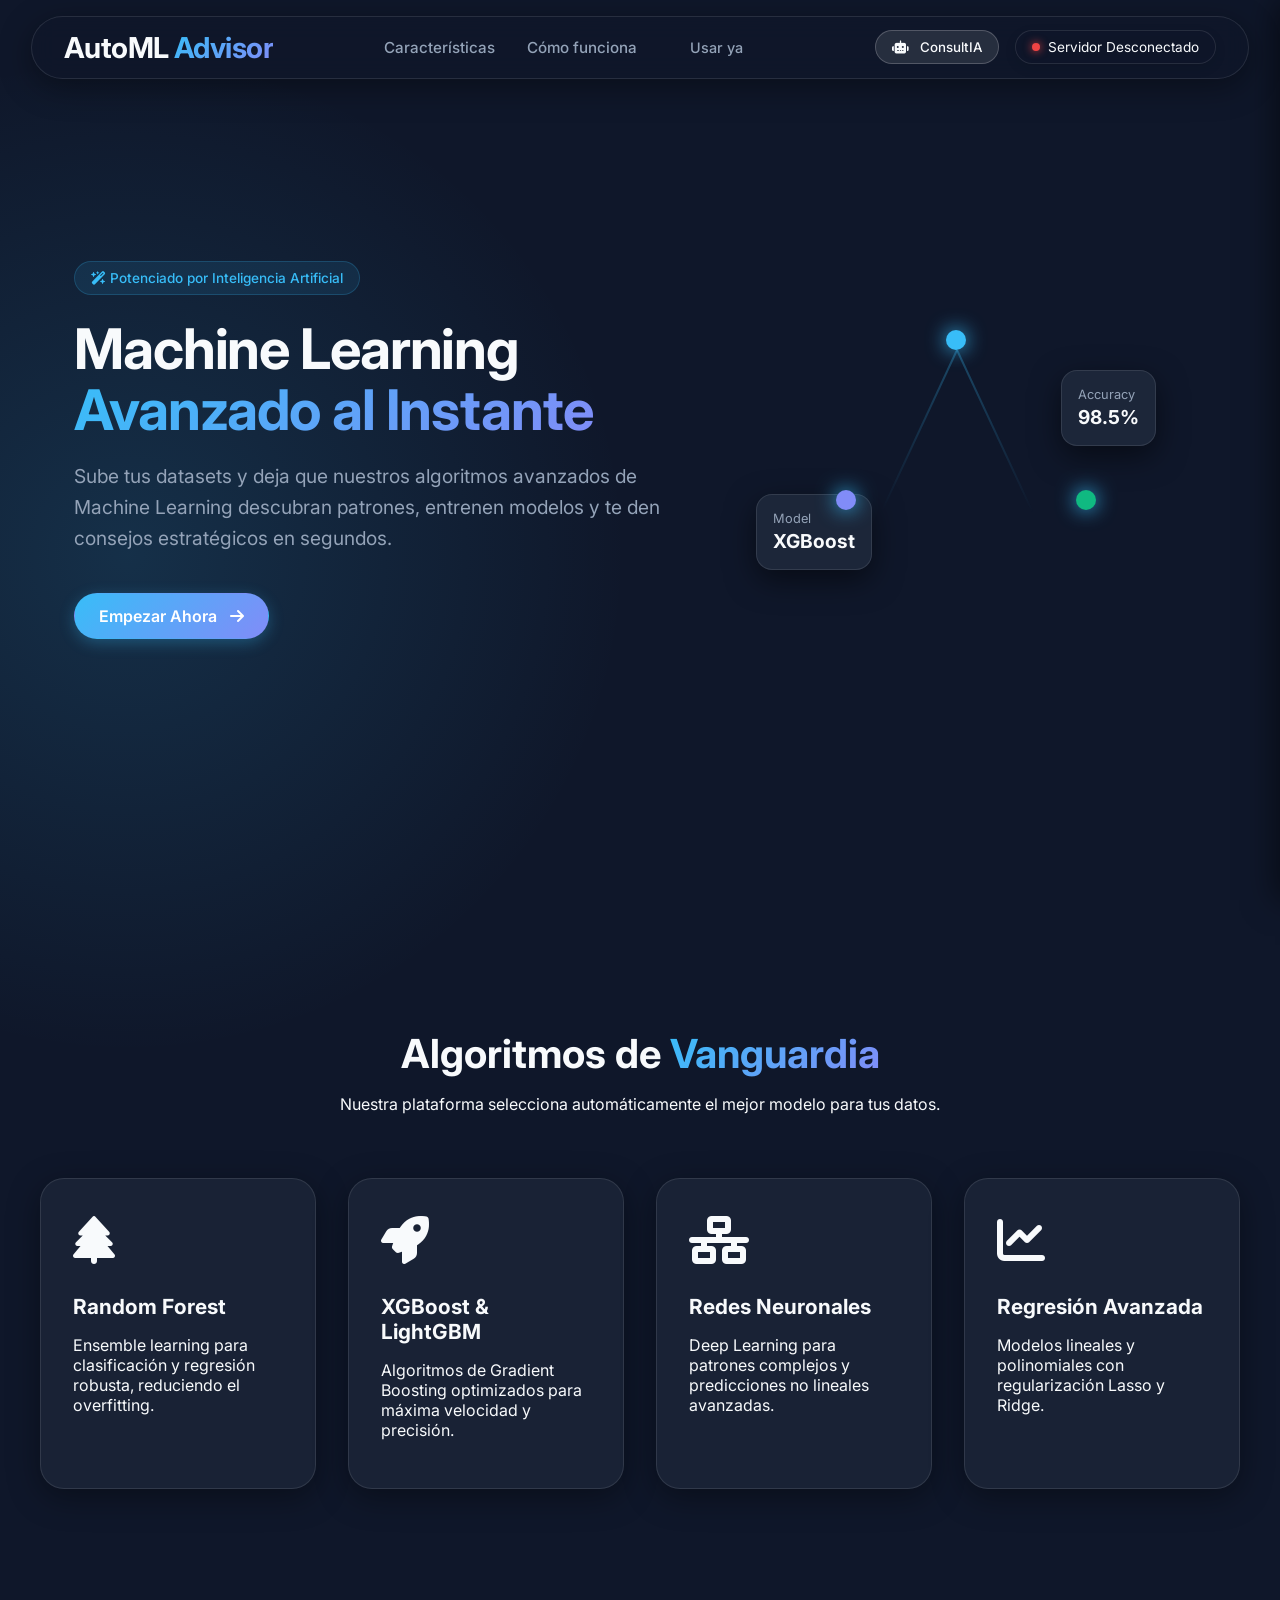
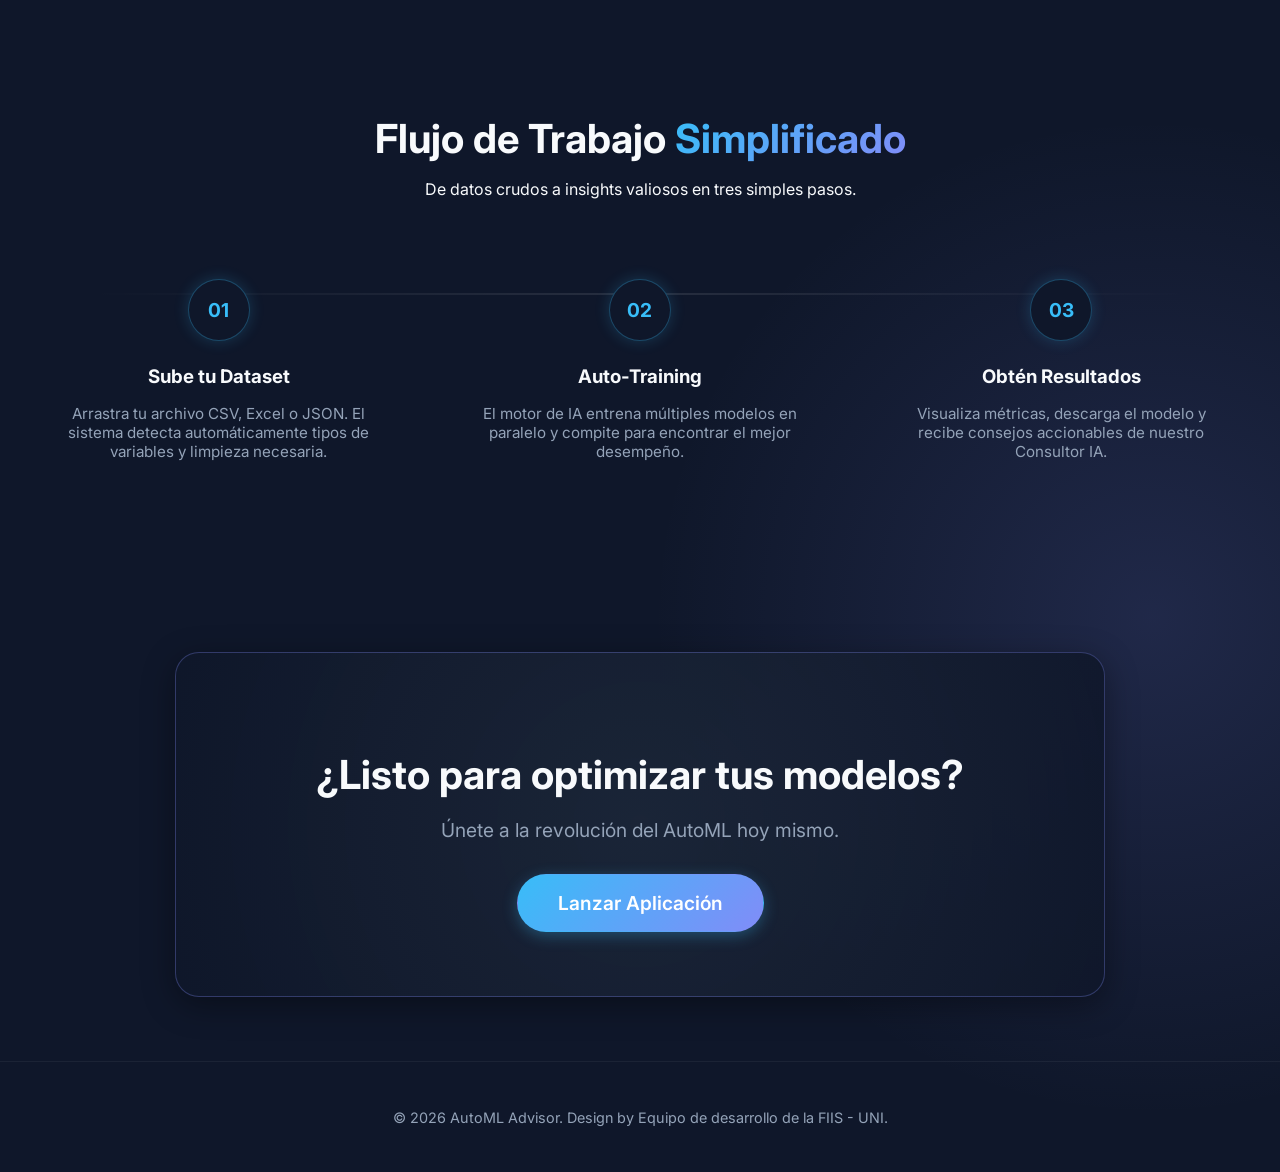
==== commit bcd50738: "Frontend casi terminado" ====
--- a/frontend/index.html
+++ b/frontend/index.html
@@ -57,7 +57,6 @@
       </p>
       <div class="hero-actions">
         <a href="app.html" class="cta-button primary">Empezar Ahora <i class="fa-solid fa-arrow-right"></i></a>
-        <a href="#features" class="cta-button secondary">Ver Demo</a>
       </div>
     </div>
     <div class="hero-visual">
--- a/frontend/css/styles.css
+++ b/frontend/css/styles.css
@@ -306,6 +306,7 @@
   display: inline-flex;
   align-items: center;
   justify-content: center;
+  gap: 0.8rem;
   padding: 0.75rem 1.5rem;
   border-radius: 99px;
   text-decoration: none;
@@ -733,7 +734,7 @@
   cursor: pointer;
   display: flex;
   align-items: center;
-  gap: 0.5rem;
+  gap: 0.7rem;
   font-family: var(--font-main);
   font-weight: 500;
   transition: all 0.2s;
@@ -1469,7 +1470,7 @@
   transition: all 0.2s ease;
   display: inline-flex;
   align-items: center;
-  gap: 0.4rem;
+  gap: 0.6rem;
 }
 
 .btn-save-context:hover {
@@ -1510,11 +1511,39 @@
   width: 100%;
   box-sizing: border-box;
 }
+
 /* Iconos Profesionales Font Awesome */
-.header-icon i { font-size: 1.6rem; color: #fff; filter: drop-shadow(0 0 8px rgba(56, 189, 248, 0.4)); }
-.mini-icon i { font-size: 1.3rem; color: #fff; }
-.upload-icon-wrapper i { font-size: 3rem; color: var(--primary-glow); }
-.empty-icon i { font-size: 3.5rem; opacity: 0.2; }
-.bot-avatar i { font-size: 1.5rem; color: var(--primary-glow); }
-.success-icon i { color: var(--success); }
-.preview-title i { margin-right: 0.5rem; color: var(--primary-glow); }
+.header-icon i {
+  font-size: 1.6rem;
+  color: #fff;
+  filter: drop-shadow(0 0 8px rgba(56, 189, 248, 0.4));
+}
+
+.mini-icon i {
+  font-size: 1.3rem;
+  color: #fff;
+}
+
+.upload-icon-wrapper i {
+  font-size: 3rem;
+  color: var(--primary-glow);
+}
+
+.empty-icon i {
+  font-size: 3.5rem;
+  opacity: 0.2;
+}
+
+.bot-avatar i {
+  font-size: 1.5rem;
+  color: var(--primary-glow);
+}
+
+.success-icon i {
+  color: var(--success);
+}
+
+.preview-title i {
+  margin-right: 0.5rem;
+  color: var(--primary-glow);
+}
